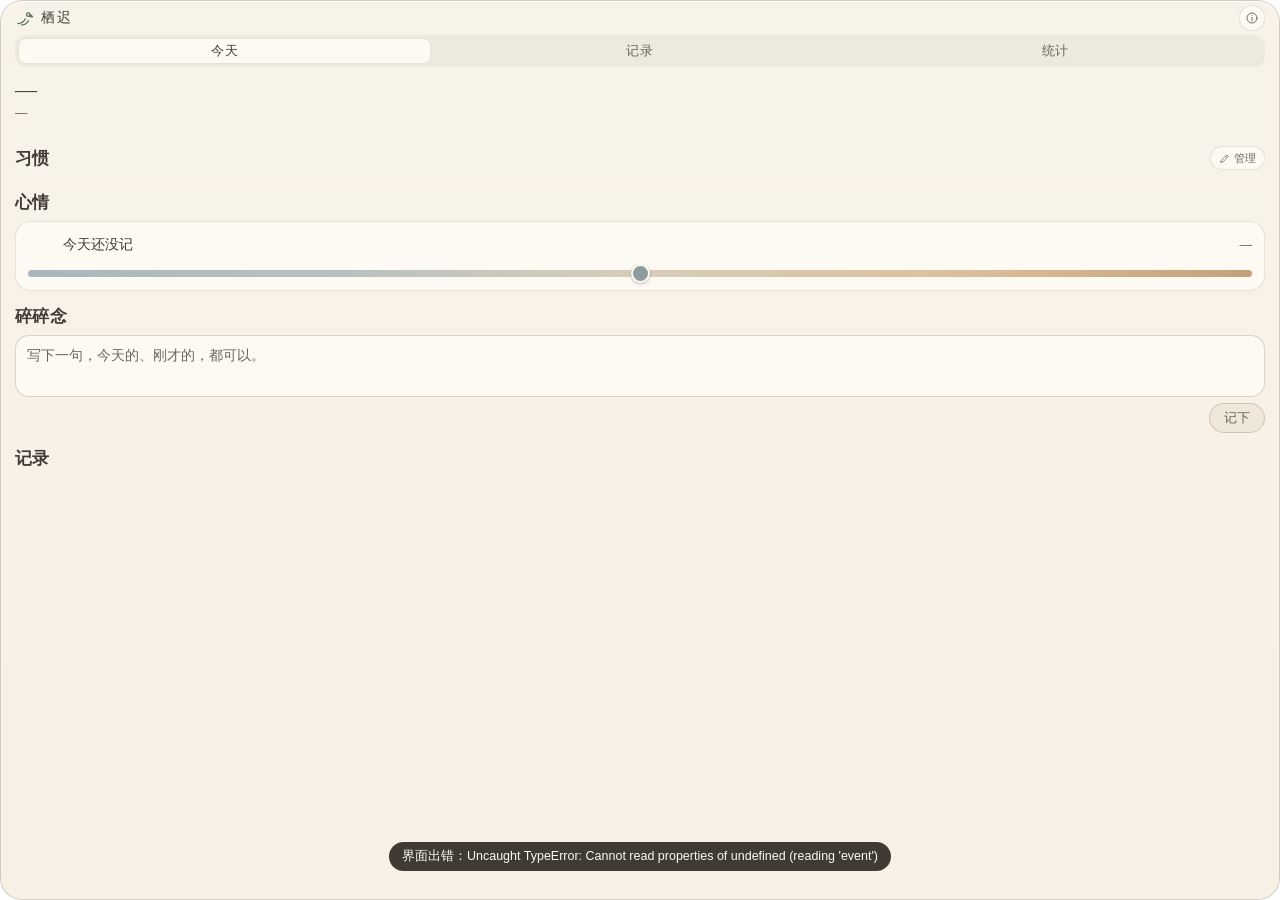
==== src/index.html @ 6d9be2b7 "fix: 可点区补齐到 24px、长条「昨天」回到 12.5px、表单校验走应用内中性提示 单机验收按 §13 口径量真窗口，暴露四处亚 24px 靶子和一处口径漂移： 文字按钮（撤销、稍后这类）只有" ====
<!DOCTYPE html>
<html lang="zh-Hans-CN">
<head>
<meta charset="utf-8">
<meta name="viewport" content="width=device-width, initial-scale=1">
<title>栖迟</title>
<link rel="stylesheet" href="styles.css">
</head>
<body>
<svg class="sprite" aria-hidden="true" focusable="false">
  <symbol id="i-perch" viewBox="0 0 24 24">
    <path d="M3.4 18.4c4.9 0 7.9-2.2 9.7-5.7"/>
    <path d="M8.2 20.1c3.7 0 6.8-1.9 8.8-5.3"/>
    <circle cx="16.8" cy="7.2" r="2.2"/>
    <path d="M18.7 7.4c1.6.1 2.7 1 3.5 2.4-1.4.4-2.7.1-3.8-.7"/>
    <circle cx="17.5" cy="6.7" r=".28" fill="currentColor" stroke="none"/>
  </symbol>
  <symbol id="i-book" viewBox="0 0 24 24">
    <path d="M4 5.5A2.5 2.5 0 0 1 6.5 3H11v17H6.5A2.5 2.5 0 0 0 4 22V5.5Z"/>
    <path d="M20 5.5A2.5 2.5 0 0 0 17.5 3H13v17h4.5A2.5 2.5 0 0 1 20 22V5.5Z"/>
  </symbol>
  <symbol id="i-walk" viewBox="0 0 24 24">
    <circle cx="13.6" cy="4.6" r="2"/>
    <path d="M13.9 8.2c-1.9.7-2.6 2.4-2.7 4.3l-.5 4.4"/>
    <path d="M11.4 10.4 8 12.6l-1.4 3.4"/>
    <path d="m14 12.8 2.6 2.2.9 4.6"/>
  </symbol>
  <symbol id="i-moon" viewBox="0 0 24 24">
    <path d="M15.6 3.4a8.6 8.6 0 1 0 5 11.2A9 9 0 0 1 15.6 3.4Z"/>
  </symbol>
  <symbol id="i-sprout" viewBox="0 0 24 24">
    <path d="M20 4c-8.2 0-13.2 4-13.2 10A5.8 5.8 0 0 0 12.6 20C18.6 20 20 10.9 20 4Z"/>
    <path d="M4 20c2.7-5.8 6.7-9 11.8-11"/>
  </symbol>
  <symbol id="i-plus" viewBox="0 0 24 24"><path d="M12 5v14M5 12h14"/></symbol>
  <symbol id="i-x" viewBox="0 0 24 24"><path d="m6 6 12 12M18 6 6 18"/></symbol>
  <symbol id="i-check" viewBox="0 0 24 24"><path d="m5 12.5 4.3 4.3L19 7.5"/></symbol>
  <symbol id="i-clock" viewBox="0 0 24 24">
    <circle cx="12" cy="12" r="8.5"/><path d="M12 7.5V12l3 2"/>
  </symbol>
  <symbol id="i-search" viewBox="0 0 24 24">
    <circle cx="10.6" cy="10.6" r="6.1"/><path d="m15.2 15.2 4.3 4.3"/>
  </symbol>
  <symbol id="i-edit" viewBox="0 0 24 24">
    <path d="M4.4 19.8h3.9L19 9.1a2.4 2.4 0 0 0-3.4-3.4L4.9 16.4v3.4Z"/>
    <path d="M14.4 6.9 17.1 9.6"/>
  </symbol>
  <symbol id="i-archive" viewBox="0 0 24 24">
    <path d="M3.8 6.4h16.4v3.1H3.8z"/>
    <path d="M5.4 9.5v8a1.5 1.5 0 0 0 1.5 1.5h10.2a1.5 1.5 0 0 0 1.5-1.5v-8"/>
    <path d="M10 12.9h4"/>
  </symbol>
  <symbol id="i-trash" viewBox="0 0 24 24">
    <path d="M4.7 6.6h14.6"/>
    <path d="M9.5 6.6V4.9a1.2 1.2 0 0 1 1.2-1.2h2.6a1.2 1.2 0 0 1 1.2 1.2v1.7"/>
    <path d="M6.5 6.6l.8 12.2a1.5 1.5 0 0 0 1.5 1.4h6.4a1.5 1.5 0 0 0 1.5-1.4l.8-12.2"/>
  </symbol>
  <symbol id="i-restore" viewBox="0 0 24 24">
    <path d="M19.4 12a7.4 7.4 0 1 1-2.2-5.3"/>
    <path d="M19.6 4.2v4.4h-4.4"/>
  </symbol>
  <symbol id="i-chevron" viewBox="0 0 24 24"><path d="m6.5 14.5 5.5-5.5 5.5 5.5"/></symbol>
  <symbol id="i-info" viewBox="0 0 24 24">
    <circle cx="12" cy="12" r="8.6"/>
    <path d="M12 11v5.6"/>
    <circle cx="12" cy="7.9" r=".95" fill="currentColor" stroke="none"/>
  </symbol>
</svg>

<main class="card" id="card">
  <section class="card-head" id="cardHead">
    <button class="brand" id="collapseBtn" type="button" aria-label="折叠卡片">
      <span class="brand-mark"><svg class="icon"><use href="#i-perch"/></svg></span>
      <span class="brand-cn">栖迟</span>
    </button>
    <!-- 说明的唯一入口（§2.10）：主界面不放解释，长句全收在这面板里。 -->
    <button class="icon-btn head-about" id="aboutBtn" type="button" aria-label="关于栖迟" title="关于栖迟">
      <svg class="icon"><use href="#i-info"/></svg>
    </button>
  </section>

  <!-- 折叠态（§2.8）：横向日期栏 + 其下垂挂的竖向长条，整块替代上面的标签与内容区。 -->
  <section class="strip" id="strip" hidden>
    <header class="strip-bar" id="stripBar">
      <button class="strip-date" id="expandBtn" type="button" aria-label="展开卡片">
        <span class="brand-mark"><svg class="icon"><use href="#i-perch"/></svg></span>
        <span class="strip-day" id="stripDay">—</span>
        <span class="strip-week" id="stripWeek"></span>
        <span class="strip-count" id="stripCount" hidden></span>
      </button>
      <button class="icon-btn strip-quick" id="stripQuick" type="button" aria-label="快速记录" title="快速记录（Ctrl+Alt+N）">
        <svg class="icon"><use href="#i-edit"/></svg>
      </button>
      <button class="icon-btn strip-fold" id="stripFold" type="button" aria-label="收起长条">
        <svg class="icon"><use href="#i-chevron"/></svg>
      </button>
    </header>
    <div class="strip-rows" id="stripRows"></div>
  </section>

  <nav class="tabs" id="tabs" role="tablist" aria-label="栖迟视图">
    <button class="tab is-on" id="tabToday" type="button" role="tab"
            aria-selected="true" data-view="today">今天</button>
    <button class="tab" id="tabRecords" type="button" role="tab"
            aria-selected="false" data-view="records">记录</button>
    <button class="tab" id="tabStats" type="button" role="tab"
            aria-selected="false" data-view="stats">统计</button>
  </nav>

  <p class="banner" id="storageBanner" hidden></p>

  <div class="scroller" id="scroller">
    <header class="date-block">
      <h1 class="date-title" id="dateTitle">—</h1>
      <p class="date-eyebrow" id="weekLine">—</p>
    </header>


    <section class="zone review" id="reviewZone" hidden aria-live="polite"></section>

    <section class="zone">
      <div class="zone-head">
        <h2>习惯</h2>
        <button class="zone-action" id="openManage" type="button">
          <svg class="icon"><use href="#i-edit"/></svg><span>管理</span>
        </button>
      </div>
      <div class="habit-list" id="habitList"></div>
    </section>

    <section class="zone">
      <div class="zone-head"><h2>心情</h2></div>
      <div class="mood" id="moodBox">
        <div class="mood-head">
          <span class="mood-face is-unset" id="moodFace"></span>
          <span class="mood-name" id="moodName">今天还没记</span>
          <span class="mood-value" id="moodValue">—</span>
        </div>
        <input type="range" id="moodSlider" min="0" max="100" step="1" value="50"
               aria-label="今天的心情，0 到 100 百分比">
      </div>
    </section>

    <section class="zone compose">
      <div class="zone-head"><h2>碎碎念</h2></div>
      <textarea id="noteInput" rows="2" placeholder="写下一句，今天的、刚才的，都可以。"
                aria-label="碎碎念"></textarea>
      <div class="compose-foot">
        <span class="tag-preview" id="tagPreview" aria-live="polite"></span>
        <button class="save" id="noteSave" type="button" disabled>记下</button>
      </div>
    </section>

    <section class="zone">
      <div class="zone-head">
        <h2>记录</h2>
        <span class="zone-note" id="noteCount"></span>
      </div>
      <div class="note-list" id="noteList"></div>
    </section>
  </div>

  <div class="view" id="viewRecords" hidden>
    <div class="rec-tools">
      <div class="rec-search-row">
        <label class="search-box">
          <svg class="icon"><use href="#i-search"/></svg>
          <input id="recSearch" type="search" placeholder="搜索记录或 #标签"
                 autocomplete="off" aria-label="搜索记录">
        </label>
        <button class="save" id="recAdd" type="button">记一条</button>
      </div>
      <div class="tag-row" id="tagRow" role="group" aria-label="按标签筛选"></div>
      <div class="rec-meta">
        <span id="recCount"></span>
        <button class="text-btn" id="recClear" type="button" hidden>清除筛选</button>
      </div>
    </div>

    <div class="rec-undo" id="recUndo" hidden>
      <span>已移除这条记录。</span>
      <button class="text-btn" id="recUndoBtn" type="button">撤销</button>
    </div>

    <div class="scroller" id="recScroll">
      <div class="rec-list" id="recList"></div>
    </div>
  </div>

  <div class="view" id="viewStats" hidden>
    <div class="stat-tools">
      <div class="scope-row" id="statScope" role="group" aria-label="统计的习惯范围"></div>
      <div class="range-row" id="statRange" role="group" aria-label="统计时间范围">
        <button class="range-btn" type="button" data-range="7">7 天</button>
        <button class="range-btn" type="button" data-range="30">30 天</button>
        <button class="range-btn" type="button" data-range="90">90 天</button>
        <button class="range-btn" type="button" data-range="month">本月</button>
        <button class="range-btn" type="button" data-range="lastMonth">上月</button>
        <button class="range-btn" type="button" data-range="custom">自定义</button>
      </div>
      <p class="range-caption" id="statCaption">—</p>
      <div class="custom-row" id="statCustom" hidden>
        <label class="date-field"><span>从</span><input id="statFrom" type="date" aria-label="起始日期"></label>
        <span class="date-dash">–</span>
        <label class="date-field"><span>到</span><input id="statTo" type="date" aria-label="结束日期"></label>
        <button class="save stat-apply" id="statApply" type="button">应用</button>
      </div>
      <p class="stat-error" id="statError" hidden aria-live="polite"></p>
    </div>

    <div class="scroller" id="statScroll">
      <div id="statBody"></div>
    </div>
  </div>

  <div class="fade" aria-hidden="true"></div>

  <div class="sheet" id="panel" hidden>
    <div class="sheet-body">
      <div class="sheet-head">
        <h3>习惯管理</h3>
        <button class="zone-action" id="panelAdd" type="button">
          <svg class="icon"><use href="#i-plus"/></svg><span>新增</span>
        </button>
        <button class="icon-btn" id="panelClose" type="button" aria-label="关闭管理面板">
          <svg class="icon"><use href="#i-x"/></svg>
        </button>
      </div>
      <div class="panel-list" id="panelList"></div>
    </div>
  </div>

  <div class="sheet" id="noteSheet" hidden>
    <form class="sheet-body" id="noteForm">
      <div class="sheet-head">
        <h3 id="noteSheetTitle">记一条</h3>
        <button class="icon-btn" id="noteSheetClose" type="button" aria-label="关闭">
          <svg class="icon"><use href="#i-x"/></svg>
        </button>
      </div>

      <label class="field">
        <textarea id="fNoteText" rows="4" placeholder="写下一句，今天的、刚才的，都可以。"
                  aria-label="记录正文"></textarea>
      </label>
      <div class="tag-preview" id="noteTagPreview"></div>

      <div class="sheet-foot">
        <button class="text-btn" id="noteCancel" type="button">取消</button>
        <button class="save" id="noteSheetSave" type="submit" disabled>保存</button>
      </div>
    </form>
  </div>

  <!-- 开机自启的首次一问（DESIGN §5.3、§12 #6）：默认关，只问这一次。
       两个答案都算回答；按 Esc 走开不算，下次开机还会问。之后再改走托盘菜单里那一项。 -->
  <div class="sheet" id="askSheet" hidden>
    <div class="sheet-body">
      <div class="sheet-head">
        <h3>开机后让卡片还在桌上？</h3>
      </div>
      <p class="sheet-hint">打开后，栖迟会在你开机时回到原来的位置。不打开也行，之后想开在托盘菜单里点「开机自启」就够了。</p>
      <div class="sheet-foot">
        <button class="text-btn" id="askLater" type="button">先不用</button>
        <button class="save" id="askOn" type="button">开机就打开</button>
      </div>
    </div>
  </div>

  <!-- 关于栖迟（§2.10）：所有解释性长句集中在这里，主界面只留动作、数据与状态词。
       分节按当前真的有的功能列——标记与分段对比是 Phase 3，同步是 Phase 2，这里不提前描述成已存在。 -->
  <div class="sheet about" id="aboutSheet" hidden>
    <section class="sheet-body" role="dialog" aria-modal="true" aria-labelledby="aboutTitle">
      <div class="sheet-head">
        <h3 id="aboutTitle">关于栖迟</h3>
        <button class="icon-btn" id="aboutClose" type="button" aria-label="关闭关于栖迟">
          <svg class="icon"><use href="#i-x"/></svg>
        </button>
      </div>
      <p class="about-lede">一张留在桌面上的记录卡。习惯、心情和碎碎念都在这里；不催促，也不评判。</p>

      <section class="about-section" id="about-record">
        <h4>记录与确认</h4>
        <p>一天从 04:00 开始。04:00 前写下的记录和确认，归入前一天。</p>
        <p>阅读这类习惯可以设成次日早晨确认，避免晚上提前替自己下结论。确认前保持「未确认」，它只是一个信息，不计为失败，也不补零。</p>
        <p>也可以设成当天确认，适合散步、伸展这类当下就能知道结果的事。修改一条记录会保留原来的日期和时间。</p>
      </section>

      <section class="about-section" id="about-habits">
        <h4>习惯与目标</h4>
        <p>「习惯」区块右侧的「管理」里可以新增或修改习惯。名称、一句定义、单位、确认时机、每周目标和 if–then 都可以改。</p>
        <p>每周目标填 0 表示只记录、不设目标。目标修改从下一个周一起生效，过去几周的目标和完成率不会被重写。所有目标都能按自己的情况调整，没有连续打卡要求，也没有惩罚色。</p>
        <p>if–then 是给自己的启动线索，例如「如果洗完澡，就把书放到枕边」。</p>
        <p>不想记了有两个出口，都在「管理」里。<strong>移除</strong>只需要一次确认，之后这个习惯和它的打卡记录从所有地方消失，统计也不再显示，无法恢复。<strong>归档</strong>把它放进列表下方的归档区：今天页和习惯范围里不再出现，也不能再补记历史，但每一行都有一个「统计」开关，决定它的历史数据是否继续参与统计，默认打开。归档可以随时恢复。</p>
      </section>

      <section class="about-section" id="about-mood">
        <h4>心情</h4>
        <p>每天一次，0–100 的滑杆。松手后自动记下，可以随时重拉覆盖。五个区间只是给感受一个名字，不改变你选的数值：</p>
        <p class="about-bands">
          <span><i style="background:var(--mood-1)"></i>0–19 很低落</span>
          <span><i style="background:var(--mood-2)"></i>20–39 有点低</span>
          <span><i style="background:var(--mood-3)"></i>40–59 一般</span>
          <span><i style="background:var(--mood-4)"></i>60–79 不错</span>
          <span><i style="background:var(--mood-5)"></i>80–100 很好</span>
        </p>
        <p>心情是自我报告，没有标准答案；它不会反过来评价习惯完成得好不好。</p>
      </section>

      <section class="about-section" id="about-stats">
        <h4>统计口径</h4>
        <p>完成率 = 完成 ÷（完成 + 没做 + 未确认）。未确认的日子留在分母里，所以「确认」不只是为了好看，它会实实在在抬升完成率。分母只算到昨天为止，今天和还没到的日子不参与。</p>
        <p>热力图一格一天：当天该做的都完成了最深，完成一部分居中，一件都没完成最浅。只有描边、没有填充的是「还没确认」——那天已经过去了，但你还没说做没做。没到的日子和习惯还没开始的日子留空。选「全部习惯」时按当天所有习惯合起来算，选单个习惯时只看它自己。下方每个习惯单独一行，一格一周。记录量柱高只表示写下的条数，写得少不等于做得少。</p>
      </section>

      <section class="about-section" id="about-review">
        <h4>每周回顾</h4>
        <p>每周回顾在统计页底部，看最近一个完整的周一到周日，按固定规则组合当周数据，不调用 AI，也不做推断。</p>
      </section>

      <section class="about-section" id="about-sync">
        <h4>同步与隐私</h4>
        <p>同步还没接进来。接上之后走坚果云 WebDAV，记录、日记和打卡内容以明文保存，只有传输走 HTTPS——这是有意选择的「简单优先」，栖迟不做客户端加密，也不会声称已经加密。</p>
        <p>坚果云的应用专用密码只保存在本机，不参与同步、不写日志、不导出。同步按本地优先：没有网络时照常记录，恢复连接后再合并。</p>
      </section>

      <section class="about-section" id="about-quick">
        <h4>桌面层与快速记录</h4>
        <p>卡片属于桌面层，不是永久置顶：普通应用会正常盖住它。点托盘图标可以把它短时提到前台，几秒后自己回到桌面层。</p>
        <p>Ctrl+Alt+N 打开快速记录，Enter 保存，Shift+Enter 换行，Esc 关闭。托盘菜单里也有「快速记录」，快捷键被别的程序占住时用得上。</p>
        <p>折叠后只剩顶部一条日期栏，下面垂着竖向长条：待确认的习惯直接在长条里点掉，打过卡的那一行会裁成一窄条，留「已打卡」和撤销。</p>
        <p>折叠和展开点的是同一个地方：顶栏的图标和它旁边的文字整块可点，点一下折叠；折叠后点日期栏上那一块再展开。折叠态右上角的按钮只负责收起或展开下面的长条，不参与折叠。顶栏其余空白处按住即可拖动卡片，挪过 4 像素以上才算拖动，不会误触。</p>
      </section>

      <section class="about-section" id="about-build">
        <h4>这个版本</h4>
        <p>栖迟 Perch <span id="aboutVersion">—</span>，Windows 本地版。记录存在这台电脑的 <code>%LOCALAPPDATA%\Perch\data.json</code>，窗口位置、折叠状态和开关存在同一目录的 <code>settings.json</code>，两者都不上传。</p>
        <p>还没做的：云同步、每周回顾导出、标记与分段对比。这些不影响现在记录、确认和看统计。</p>
      </section>
    </section>
  </div>

  <div class="sheet" id="sheet" hidden>
    <!-- novalidate：原生校验气泡是浏览器口径的「请填写此字段。」，与本机的中性提示语
         冲突（§2.10 不惩罚）。保留 required 给读屏器，校验交给 submitSheet。 -->
    <form class="sheet-body" id="habitForm" novalidate>
      <div class="sheet-head">
        <h3 id="sheetTitle">新增习惯</h3>
        <button class="icon-btn" id="sheetClose" type="button" aria-label="关闭表单">
          <svg class="icon"><use href="#i-x"/></svg>
        </button>
      </div>

      <label class="field">
        <span>名称</span>
        <input id="fName" maxlength="24" placeholder="散步" required>
      </label>

      <label class="field">
        <span>怎样算完成一次</span>
        <textarea id="fDef" rows="2" placeholder="留空也可以"></textarea>
      </label>

      <label class="field">
        <span>如果…就…</span>
        <textarea id="fIfThen" rows="2" placeholder="什么时候提醒自己开始"></textarea>
      </label>

      <div class="field-row" id="fUnitRow">
        <label class="field">
          <span>单位</span>
          <input id="fUnit" maxlength="6" placeholder="次">
        </label>
        <label class="field" id="fCountWrap">
          <span>每次</span>
          <input id="fCount" type="number" min="1" max="99" step="1" placeholder="1">
        </label>
      </div>

      <div class="field">
        <span>什么时候确认</span>
        <div class="seg" id="fTiming" role="group" aria-label="确认时机">
          <button type="button" data-value="sameDay" class="is-on">当天打卡</button>
          <button type="button" data-value="nextDay">次日确认</button>
        </div>
      </div>

      <div class="field">
        <span>目标</span>
        <div class="seg" id="fMode" role="group" aria-label="目标方式">
          <button type="button" data-value="weekly" class="is-on">按周计</button>
          <button type="button" data-value="recordOnly">只记录</button>
        </div>
      </div>

      <label class="field" id="fWeeklyWrap">
        <span>每周几</span>
        <input id="fWeekly" type="number" min="1" max="7" step="1" placeholder="3">
      </label>

      <p class="sheet-hint" id="goalHint" hidden>目标改动从下一个周一起生效，本周照旧。</p>

      <div class="sheet-foot">
        <button class="save" type="submit">保存</button>
      </div>
    </form>
  </div>

  <p class="toast" id="toast" aria-live="polite"></p>
</main>

<script src="app.js"></script>
<script src="motion.js"></script>
<script src="manage.js"></script>
<script src="views.js"></script>
<script src="records.js"></script>
<script src="stats.js"></script>
<script src="collapse.js"></script>
<script src="autostart.js"></script>
<script src="about.js"></script>
</body>
</html>
---- src/styles.css ----
/* 今天视图。令牌与 DESIGN §8 一致：暖纸白、低饱和、五级字号、文字色只用不带动画 alpha 的那几个。 */

:root {
  --paper: #f8f3e9;
  --paper-bright: #fdfaf3;
  --paper-deep: #efe7d9;
  --ink: #3f3a33;
  --ink-soft: #6b6459;
  --line: rgba(80, 69, 51, .13);
  --line-strong: rgba(80, 69, 51, .21);
  --sage: #7e9278;
  --sage-deep: #5b6f57;
  --sage-wash: #e9eee1;
  --sage-wash-soft: rgba(126, 146, 120, .10);
  --amber: #bd975f;
  --amber-deep: #7e6035;
  --amber-wash: #f1e5d1;
  --clay: #b0866a;
  --clay-deep: #845c44;
  --clay-wash: #f0e2d8;
  --mist: #8d9b9d;
  --mist-deep: #596c6f;
  --mist-wash: #e6ebea;
  /* 心情从冷到暖的单向渐变，刻意避开习惯色，免得和「完成」抢语义 */
  --mood-1: #8496a0;
  --mood-2: #9ba6a8;
  --mood-3: #bdb4a2;
  --mood-4: #c2a074;
  --mood-5: #a97f52;
  --mood-track: linear-gradient(90deg, #a9b6bd 0%, #b8c0bf 25%, #d6cdb9 50%, #dcc09b 75%, #c4a07a 100%);
  --sans: "Segoe UI", "Microsoft YaHei UI", "Microsoft YaHei", "PingFang SC", sans-serif;
  --serif: "Palatino Linotype", "Book Antiqua", Georgia, "Songti SC", "SimSun", serif;
  --noise: url("data:image/svg+xml,%3Csvg xmlns='http://www.w3.org/2000/svg' width='180' height='180'%3E%3Cfilter id='n'%3E%3CfeTurbulence type='fractalNoise' baseFrequency='.72' numOctaves='3' stitchTiles='stitch'/%3E%3C/filter%3E%3Crect width='100%25' height='100%25' filter='url(%23n)' opacity='.16'/%3E%3C/svg%3E");
  --scrollbar: rgba(92, 80, 61, .24);
  --t-xs: 11px;
  --t-sm: 12.5px;
  --t-md: 14px;
  --t-lg: 17px;
  --t-xl: 22px;
}

* { box-sizing: border-box; }

html, body {
  margin: 0;
  width: 100%;
  height: 100%;
  overflow: hidden;
  background: transparent;
}

body {
  font-family: var(--sans);
  font-size: var(--t-md);
  color: var(--ink);
  -webkit-font-smoothing: antialiased;
  text-rendering: optimizeLegibility;
}

button, input, textarea, select {
  font: inherit;
  color: inherit;
}

button {
  padding: 0;
  border: 0;
  background: none;
  cursor: pointer;
  -webkit-tap-highlight-color: transparent;
}

button:disabled { cursor: default; }

input, textarea { outline: none; }

::selection { background: rgba(151, 166, 137, .32); }

:focus-visible {
  outline: 2px solid var(--sage-deep);
  outline-offset: 2px;
}

[hidden] { display: none !important; }

.sprite {
  position: absolute;
  width: 0;
  height: 0;
  overflow: hidden;
}

.icon {
  width: 1em;
  height: 1em;
  display: inline-block;
  flex: none;
  fill: none;
  stroke: currentColor;
  stroke-width: 1.65;
  stroke-linecap: round;
  stroke-linejoin: round;
  vertical-align: -.12em;
}

/* --------------------------------------------------------------------------
   卡片外壳：窗口本身就是卡片，四角透明露出桌面。
   -------------------------------------------------------------------------- */

.card {
  position: relative;
  width: 100%;
  height: 100%;
  display: flex;
  flex-direction: column;
  border: 1px solid var(--line-strong);
  border-radius: 22px;
  background: linear-gradient(180deg, var(--paper) 0%, #f6f0e6 100%);
  box-shadow: inset 0 1px 0 rgba(255, 255, 255, .86);
  overflow: hidden;
  isolation: isolate;
}

.card::after {
  content: "";
  position: absolute;
  inset: 0;
  pointer-events: none;
  background-image: var(--noise);
  opacity: .38;
  mix-blend-mode: soft-light;
}

.card-head {
  flex: none;
  height: 34px;
  display: flex;
  align-items: center;
  gap: 7px;
  padding: 0 14px;
  -webkit-user-select: none;
  user-select: none;
}

.brand-mark {
  display: inline-flex;
  align-items: center;
  justify-content: center;
  width: 19px;
  height: 19px;
  color: var(--sage-deep);
  font-size: 19px;
}

.brand-cn {
  font-family: var(--serif);
  font-size: var(--t-md);
  letter-spacing: .14em;
  color: var(--ink);
}

/* --------------------------------------------------------------------------
   滚动区
   -------------------------------------------------------------------------- */

.scroller {
  flex: 1;
  min-height: 0;
  overflow-y: auto;
  overscroll-behavior: contain;
  padding: 2px 14px 16px;
  scrollbar-width: thin;
  scrollbar-color: var(--scrollbar) transparent;
}

.scroller::-webkit-scrollbar { width: 6px; }

.scroller::-webkit-scrollbar-thumb {
  border-radius: 3px;
  background: var(--scrollbar);
}

/* 底部纸色淡出：内容还能往下翻时才出现（§8 信息量预算）。 */
.fade {
  position: absolute;
  left: 1px;
  right: 1px;
  bottom: 1px;
  height: 26px;
  pointer-events: none;
  border-radius: 0 0 21px 21px;
  background: linear-gradient(180deg, rgba(246, 240, 230, 0) 0%, #f6f0e6 78%);
  opacity: 0;
  transition: opacity 180ms ease;
}

.card.is-scrollable .fade { opacity: 1; }

.date-block {
  padding: 2px 0 12px;
}

.date-title {
  margin: 0;
  font-family: var(--serif);
  font-size: var(--t-xl);
  font-weight: 500;
  line-height: 1.2;
}

.date-eyebrow {
  margin: 3px 0 0;
  font-size: var(--t-sm);
  color: var(--ink-soft);
}

/* --------------------------------------------------------------------------
   区块
   -------------------------------------------------------------------------- */

.zone { margin-top: 14px; }

.zone-head {
  display: flex;
  align-items: baseline;
  gap: 8px;
  margin-bottom: 7px;
}

.zone-head h2 {
  margin: 0;
  font-size: var(--t-lg);
  font-weight: 600;
  letter-spacing: .02em;
}

.zone-note {
  font-size: var(--t-xs);
  color: var(--ink-soft);
}

.zone-action {
  margin-left: auto;
  display: inline-flex;
  align-items: center;
  gap: 4px;
  min-height: 24px;
  padding: 0 8px;
  border: 1px solid var(--line);
  border-radius: 999px;
  font-size: var(--t-xs);
  color: var(--ink-soft);
  background: var(--paper-bright);
}

.zone-action:hover { color: var(--ink); border-color: var(--line-strong); }

.banner {
  margin: 0 0 4px;
  padding: 8px 10px;
  border: 1px solid rgba(132, 92, 68, .35);
  border-radius: 12px;
  background: var(--clay-wash);
  font-size: var(--t-sm);
  line-height: 1.45;
  color: var(--clay-deep);
}

/* --------------------------------------------------------------------------
   待确认区
   -------------------------------------------------------------------------- */

.review {
  padding: 11px 12px 9px;
  border: 1px solid var(--line);
  border-radius: 16px;
  background: var(--paper-bright);
}

.review-head {
  display: flex;
  align-items: center;
  gap: 8px;
  margin-bottom: 6px;
}

.review-q {
  margin: 0;
  font-size: var(--t-md);
  font-weight: 600;
}

.review-list {
  display: flex;
  flex-direction: column;
  gap: 2px;
  max-height: 168px;
  overflow-y: auto;
  scrollbar-width: thin;
  scrollbar-color: var(--scrollbar) transparent;
}

.review-row {
  display: flex;
  align-items: center;
  gap: 8px;
  min-height: 32px;
  padding: 2px 0;
}

.dot {
  width: 7px;
  height: 7px;
  flex: none;
  border-radius: 50%;
  background: var(--habit-accent, var(--sage));
}

.review-name {
  flex: 1;
  min-width: 0;
  overflow: hidden;
  text-overflow: ellipsis;
  white-space: nowrap;
}

.review-day {
  flex: none;
  font-size: var(--t-xs);
  color: var(--ink-soft);
}

.choice {
  flex: none;
  min-width: 40px;
  min-height: 26px;
  padding: 0 9px;
  border: 1px solid var(--line-strong);
  border-radius: 999px;
  background: var(--paper);
  font-size: var(--t-sm);
  color: var(--ink-soft);
}

.choice:hover { color: var(--ink); }

.choice[data-status="done"]:hover {
  border-color: var(--sage);
  color: var(--sage-deep);
}

.text-btn {
  display: inline-flex;
  min-height: 24px;
  align-items: center;
  gap: 2px;
  font-size: var(--t-sm);
  color: var(--ink-soft);
  text-decoration: underline;
  text-underline-offset: 3px;
  text-decoration-color: var(--line-strong);
}

.text-btn:hover { color: var(--ink); }

.review-quiet {
  display: flex;
  align-items: center;
  gap: 8px;
  min-height: 30px;
}

.review-quiet span {
  flex: 1;
  font-size: var(--t-sm);
  color: var(--ink-soft);
}

/* --------------------------------------------------------------------------
   习惯
   -------------------------------------------------------------------------- */

.habit-list {
  display: flex;
  flex-direction: column;
  gap: 6px;
}

.habit {
  --habit-accent: var(--sage);
  --habit-wash: var(--sage-wash);
  display: grid;
  grid-template-columns: 26px 1fr auto auto;
  align-items: center;
  gap: 9px;
  padding: 9px 10px;
  border: 1px solid var(--line);
  border-radius: 16px;
  background: var(--habit-wash);
}

.habit.is-done { background: var(--sage-wash-soft); }

.habit-icon {
  grid-row: span 2;
  display: inline-flex;
  align-items: center;
  justify-content: center;
  width: 26px;
  height: 26px;
  border-radius: 9px;
  background: var(--paper-bright);
  color: var(--habit-accent);
  font-size: 16px;
}

.habit-name {
  min-width: 0;
  overflow: hidden;
  text-overflow: ellipsis;
  white-space: nowrap;
  font-weight: 600;
}

.habit-week {
  grid-column: 2;
  margin: 1px 0 0;
  font-size: var(--t-xs);
  color: var(--ink-soft);
}

.habit-week .pending-tag { color: var(--ink-soft); }

/* 铅笔压在打卡按钮右边一整列，不打断名字与周进度的两行。
   选择器带上 .habit：同一特异度的 .icon-btn 定义在后面，会盖掉这里的描边。 */
.habit .habit-edit {
  grid-row: span 2;
  width: 24px;
  height: 24px;
  border-color: transparent;
  background: transparent;
  font-size: var(--t-sm);
}

.habit .habit-edit:hover {
  border-color: var(--line-strong);
  background: var(--paper-bright);
}

.check {
  grid-row: span 2;
  min-width: 56px;
  min-height: 30px;
  padding: 0 12px;
  border: 1px solid var(--sage);
  border-radius: 999px;
  background: var(--paper-bright);
  font-size: var(--t-sm);
  color: var(--sage-deep);
}

.check:hover { background: var(--sage-wash); }

.check.is-on {
  border-color: var(--sage-deep);
  background: var(--sage-deep);
  color: var(--paper-bright);
}

.habit-state {
  grid-row: span 2;
  align-self: center;
  font-size: var(--t-xs);
  color: var(--ink-soft);
}

.habit-empty {
  display: flex;
  flex-direction: column;
  align-items: flex-start;
  gap: 9px;
  padding: 12px;
  border: 1px dashed var(--line-strong);
  border-radius: 16px;
  font-size: var(--t-sm);
  color: var(--ink-soft);
}

.primary {
  display: inline-flex;
  align-items: center;
  gap: 5px;
  min-height: 32px;
  padding: 0 13px;
  border: 1px solid var(--sage-deep);
  border-radius: 999px;
  background: var(--sage-deep);
  font-size: var(--t-sm);
  color: var(--paper-bright);
}

.primary:hover { background: #516349; }

/* --------------------------------------------------------------------------
   心情
   -------------------------------------------------------------------------- */

.mood {
  --mood-band-color: var(--mist);
  padding: 10px 12px 4px;
  border: 1px solid var(--line);
  border-radius: 16px;
  background: var(--paper-bright);
}

.mood-head {
  display: flex;
  align-items: center;
  gap: 9px;
}

.mood-face {
  display: inline-flex;
  width: 26px;
  height: 26px;
  color: var(--mood-band-color);
}

.mood-face svg { width: 100%; height: 100%; }

.mood-face circle.mood-fill { fill: var(--sage-wash-soft); }

.mood-face.is-unset { color: var(--mist); }

.mood-name {
  flex: 1;
  font-size: var(--t-md);
}

.mood-value {
  font-size: var(--t-sm);
  font-variant-numeric: tabular-nums;
  color: var(--ink-soft);
}

input[type="range"] {
  -webkit-appearance: none;
  appearance: none;
  display: block;
  width: 100%;
  height: 26px;
  margin: 2px 0 0;
  background: none;
}

input[type="range"]::-webkit-slider-runnable-track {
  height: 7px;
  border-radius: 4px;
  background: var(--mood-track);
}

input[type="range"]::-webkit-slider-thumb {
  -webkit-appearance: none;
  width: 19px;
  height: 19px;
  margin-top: -6px;
  border: 2px solid var(--paper-bright);
  border-radius: 50%;
  background: var(--mood-band-color);
  box-shadow: 0 1px 3px rgba(63, 58, 51, .32);
}

input[type="range"]::-moz-range-track {
  height: 7px;
  border-radius: 4px;
  background: var(--mood-track);
}

input[type="range"]::-moz-range-thumb {
  width: 17px;
  height: 17px;
  border: 2px solid var(--paper-bright);
  border-radius: 50%;
  background: var(--mood-band-color);
}

/* --------------------------------------------------------------------------
   碎碎念
   -------------------------------------------------------------------------- */

.compose textarea {
  display: block;
  width: 100%;
  margin: 0;
  padding: 9px 11px;
  border: 1px solid var(--line-strong);
  border-radius: 14px;
  background: var(--paper-bright);
  font-size: var(--t-md);
  line-height: 1.5;
  resize: none;
}

.compose textarea::placeholder { color: var(--ink-soft); }

.compose-foot {
  display: flex;
  align-items: center;
  gap: 8px;
  margin-top: 6px;
}

.tag-preview {
  flex: 1;
  min-width: 0;
  display: flex;
  flex-wrap: wrap;
  gap: 4px;
}

.chip {
  padding: 1px 7px;
  border: 1px solid var(--line);
  border-radius: 999px;
  background: var(--paper-deep);
  font-size: var(--t-xs);
  color: var(--ink-soft);
}

.save {
  flex: none;
  min-height: 30px;
  padding: 0 14px;
  border: 1px solid var(--sage-deep);
  border-radius: 999px;
  background: var(--sage-deep);
  font-size: var(--t-sm);
  color: var(--paper-bright);
}

.save:hover { background: #516349; }

.save:disabled {
  border-color: var(--line-strong);
  background: var(--paper-deep);
  color: var(--ink-soft);
}

/* --------------------------------------------------------------------------
   今日记录
   -------------------------------------------------------------------------- */

.note-list {
  display: flex;
  flex-direction: column;
  gap: 8px;
}

.note-row {
  display: grid;
  grid-template-columns: 34px 1fr;
  gap: 9px;
  padding-bottom: 8px;
  border-bottom: 1px solid var(--line);
}

.note-time {
  font-size: var(--t-xs);
  font-variant-numeric: tabular-nums;
  color: var(--ink-soft);
  padding-top: 2px;
}

.note-text {
  margin: 0;
  font-size: var(--t-md);
  line-height: 1.5;
  white-space: pre-wrap;
  overflow-wrap: anywhere;
}

.note-tags {
  display: flex;
  flex-wrap: wrap;
  gap: 4px;
  margin-top: 4px;
}

.note-empty {
  margin: 0;
  font-size: var(--t-sm);
  color: var(--ink-soft);
}

/* --------------------------------------------------------------------------
   新增习惯表单
   -------------------------------------------------------------------------- */

.sheet {
  position: absolute;
  inset: 0;
  z-index: 4;
  display: flex;
  align-items: flex-end;
  background: rgba(63, 58, 51, .22);
}

.sheet-body {
  width: 100%;
  max-height: 100%;
  overflow-y: auto;
  padding: 12px 14px 14px;
  border-top: 1px solid var(--line-strong);
  border-radius: 20px 20px 22px 22px;
  background: linear-gradient(180deg, var(--paper-bright) 0%, var(--paper) 100%);
  scrollbar-width: thin;
  scrollbar-color: var(--scrollbar) transparent;
}

.sheet-head {
  display: flex;
  align-items: center;
  gap: 8px;
  margin-bottom: 8px;
}

.sheet-head h3 {
  flex: 1;
  margin: 0;
  font-family: var(--serif);
  font-size: var(--t-lg);
  font-weight: 500;
}

.icon-btn {
  display: inline-flex;
  align-items: center;
  justify-content: center;
  width: 26px;
  height: 26px;
  border: 1px solid var(--line);
  border-radius: 50%;
  color: var(--ink-soft);
  font-size: var(--t-md);
  background: var(--paper-bright);
}

.icon-btn:hover { color: var(--ink); border-color: var(--line-strong); }

.field {
  display: block;
  margin-top: 9px;
}

.field > span {
  display: block;
  margin-bottom: 3px;
  font-size: var(--t-sm);
  color: var(--ink-soft);
}

.field input,
.field textarea {
  display: block;
  width: 100%;
  padding: 7px 9px;
  border: 1px solid var(--line-strong);
  border-radius: 11px;
  background: var(--paper-bright);
  font-size: var(--t-md);
  resize: none;
}

.field-row {
  display: grid;
  grid-template-columns: 1fr 1fr;
  gap: 9px;
}

/* 修改模式下「每次」收起，单位独占一行，不留半个空栏。 */
.field-row.is-solo { grid-template-columns: 1fr; }

.seg {
  display: flex;
  gap: 6px;
}

.seg button {
  flex: 1;
  min-height: 30px;
  padding: 0 8px;
  border: 1px solid var(--line-strong);
  border-radius: 11px;
  background: var(--paper);
  font-size: var(--t-sm);
  color: var(--ink-soft);
}

.seg button.is-on {
  border-color: var(--sage-deep);
  background: var(--sage-wash);
  color: var(--sage-deep);
}

.sheet-foot {
  display: flex;
  justify-content: flex-end;
  gap: 8px;
  margin-top: 12px;
}

/* 改目标时先把「下周才生效」写在按钮上方，免得以为今天就会变（§2.4）。 */
.sheet-hint {
  margin: 10px 0 0;
  font-size: var(--t-xs);
  color: var(--ink-soft);
}

/* 只读模式：文件坏了或版本更新过，写入口一律收起（§4.7）。 */
.is-readonly .check,
.is-readonly .choice,
.is-readonly .save,
.is-readonly .primary,
.is-readonly .zone-action,
.is-readonly input[type="range"] {
  pointer-events: none;
  border-color: var(--line);
  background: var(--paper-deep);
  color: var(--ink-soft);
}

.is-readonly input[type="range"]::-webkit-slider-runnable-track {
  background: var(--paper-deep);
}

.is-readonly .habit-edit,
.is-readonly .mrow .icon-btn,
.is-readonly .mini-save {
  pointer-events: none;
  border-color: var(--line);
  background: var(--paper-deep);
  color: var(--ink-soft);
}

.is-readonly .mini-switch input { pointer-events: none; }

/* --------------------------------------------------------------------------
   习惯管理面板
   -------------------------------------------------------------------------- */

.panel-list {
  display: flex;
  flex-direction: column;
  gap: 6px;
}

/* 面板整块自己滚：标题和「新增」一直在，滚动条落在行上而不是整张卡。 */
#panel .sheet-body {
  display: flex;
  flex-direction: column;
  overflow: hidden;
}

#panel .panel-list {
  flex: 1;
  min-height: 0;
  margin: 0 -2px;
  padding: 0 2px;
  overflow-y: auto;
  scrollbar-width: thin;
  scrollbar-color: var(--scrollbar) transparent;
}

.panel-sub {
  margin: 9px 0 0;
  padding-top: 9px;
  border-top: 1px dashed var(--line-strong);
  font-size: var(--t-xs);
  color: var(--ink-soft);
}

.panel-empty {
  margin: 0;
  font-size: var(--t-sm);
  color: var(--ink-soft);
}

.mrow {
  --habit-accent: var(--sage);
  --habit-wash: var(--sage-wash);
  display: grid;
  grid-template-columns: 26px 1fr auto;
  align-items: center;
  gap: 9px;
  padding: 8px 9px;
  border: 1px solid var(--line);
  border-radius: 14px;
  background: var(--paper-bright);
}

.mrow-icon {
  display: inline-flex;
  align-items: center;
  justify-content: center;
  width: 26px;
  height: 26px;
  border-radius: 9px;
  background: var(--habit-wash);
  color: var(--habit-accent);
  font-size: 15px;
}

.mrow-main { min-width: 0; }

.mrow-name {
  margin: 0;
  overflow: hidden;
  text-overflow: ellipsis;
  white-space: nowrap;
  font-weight: 600;
}

.mrow-meta {
  margin: 1px 0 0;
  font-size: var(--t-xs);
  color: var(--ink-soft);
}

/* 排好了但还没生效的目标：只是「后面会这样」，所以用中性冷灰，不用警示色。 */
.mrow-note {
  margin: 3px 0 0;
  font-size: var(--t-xs);
  color: var(--mist-deep);
}

.mrow-acts {
  display: inline-flex;
  align-items: center;
  gap: 5px;
}

.mrow-acts .icon-btn {
  width: 24px;
  height: 24px;
  font-size: var(--t-sm);
}

/* 破坏性动作用赭石，不用红（§8）。 */
.icon-btn.is-danger { color: var(--clay-deep); }

.icon-btn.is-danger:hover {
  color: var(--clay-deep);
  border-color: rgba(132, 92, 68, .5);
  background: var(--clay-wash);
}

.mrow.is-archived {
  grid-template-columns: 26px 1fr auto auto;
  border-style: dashed;
  background: var(--paper);
}

.mrow.is-archived .mrow-name {
  font-weight: 500;
  color: var(--ink-soft);
}

.mini-switch {
  display: inline-flex;
  align-items: center;
  min-height: 24px;
  gap: 4px;
  font-size: var(--t-xs);
  color: var(--ink-soft);
}

.mini-switch input {
  width: 13px;
  height: 13px;
  accent-color: var(--sage-deep);
}

/* 就地确认：第一次点移除只把这一行换成一句话和两个动作，不弹层、不挡别的行。 */
.mrow.is-confirm {
  grid-template-columns: 1fr auto;
  gap: 8px;
  border-color: rgba(132, 92, 68, .4);
  background: var(--clay-wash);
}

.mrow-ask {
  margin: 0;
  font-size: var(--t-sm);
  line-height: 1.4;
  color: var(--clay-deep);
}

.mini-save {
  min-height: 26px;
  padding: 0 11px;
  border: 1px solid var(--clay-deep);
  border-radius: 999px;
  background: var(--clay-deep);
  font-size: var(--t-sm);
  color: var(--paper-bright);
}

/* --------------------------------------------------------------------------
   标签与记录视图
   -------------------------------------------------------------------------- */

/* 提示条挪到卡片一级，好让两个视图都看得见；原来是靠滚动区的内边距留白。 */
.card > .banner {
  flex: none;
  margin: 0 14px 4px;
}

.tabs {
  flex: none;
  display: grid;
  grid-auto-flow: column;
  gap: 2px;
  margin: 0 14px 6px;
  padding: 3px;
  border-radius: 11px;
  background: var(--sage-wash-soft);
}

.tab {
  display: flex;
  align-items: center;
  justify-content: center;
  height: 26px;
  border-radius: 8px;
  font-size: var(--t-sm);
  letter-spacing: .04em;
  color: var(--ink-soft);
  transition: background 160ms ease, color 160ms ease;
}

.tab:hover { color: var(--ink); }

.tab.is-on {
  background: var(--paper-bright);
  color: var(--ink);
  box-shadow: inset 0 0 0 1px var(--line);
}

/* 记录视图自己是一列：工具区固定，只有时间线滚。 */
.view {
  flex: 1;
  min-height: 0;
  display: flex;
  flex-direction: column;
}

.rec-tools {
  flex: none;
  padding: 2px 14px 7px;
  border-bottom: 1px solid var(--line);
}

.rec-search-row {
  display: flex;
  align-items: center;
  gap: 8px;
}

.search-box {
  flex: 1;
  min-width: 0;
  display: flex;
  align-items: center;
  gap: 7px;
  height: 32px;
  padding: 0 10px;
  border: 1px solid var(--line);
  border-radius: 10px;
  background: var(--paper-bright);
  color: var(--ink-soft);
  font-size: var(--t-sm);
}

.search-box:focus-within {
  border-color: rgba(126, 146, 120, .45);
  box-shadow: 0 0 0 3px var(--sage-wash-soft);
}

.search-box input {
  width: 100%;
  min-width: 0;
  /* 整条 32px 高的框都要能点进光标，不留 19px 的文字行当靶子（§13 可点区）。 */
  height: 100%;
  border: 0;
  background: transparent;
  color: var(--ink);
  font-size: var(--t-sm);
}

.search-box input::placeholder { color: var(--ink-soft); }

.search-box input::-webkit-search-cancel-button { display: none; }

.tag-row {
  display: flex;
  gap: 5px;
  padding: 7px 1px 1px;
  overflow-x: auto;
  scrollbar-width: none;
}

.tag-row::-webkit-scrollbar { display: none; }

/* 只在真的放不下时右缘淡出，提示还能横滑（§13）。 */
.tag-row.is-clipped {
  mask-image: linear-gradient(90deg, #000 calc(100% - 26px), transparent);
  -webkit-mask-image: linear-gradient(90deg, #000 calc(100% - 26px), transparent);
}

.filter-chip {
  flex: none;
  display: inline-flex;
  align-items: center;
  min-height: 24px;
  padding: 0 8px;
  border: 1px solid var(--line);
  border-radius: 999px;
  font-size: var(--t-sm);
  white-space: nowrap;
  color: var(--ink-soft);
}

.filter-chip:hover { border-color: var(--line-strong); color: var(--ink); }

.filter-chip.is-on {
  border-color: rgba(126, 146, 120, .45);
  background: var(--sage-wash);
  color: var(--sage-deep);
}

.filter-chip .count {
  margin-left: 4px;
  font-size: var(--t-xs);
}

.rec-meta {
  display: flex;
  align-items: center;
  justify-content: space-between;
  gap: 8px;
  min-height: 17px;
  padding-top: 4px;
  font-size: var(--t-xs);
  color: var(--ink-soft);
}

/* 撤销条留在时间线上方：10 秒里它不能被滚走。 */
.rec-undo {
  flex: none;
  display: flex;
  align-items: center;
  gap: 8px;
  margin: 7px 14px 0;
  padding: 6px 10px;
  border: 1px solid rgba(132, 92, 68, .35);
  border-radius: 12px;
  background: var(--clay-wash);
  font-size: var(--t-sm);
  color: var(--clay-deep);
}

.rec-undo span { flex: 1; }

.rec-day-head {
  position: sticky;
  top: 0;
  z-index: 2;
  display: flex;
  align-items: center;
  gap: 7px;
  margin: 0;
  padding: 10px 0 4px;
  background: linear-gradient(180deg, rgba(248, 243, 233, .97) 62%, rgba(248, 243, 233, 0));
  font-size: var(--t-sm);
  font-weight: 500;
  letter-spacing: .06em;
  color: var(--ink-soft);
}

.rec-day-head::after {
  content: "";
  flex: 1;
  height: 1px;
  background: var(--line);
}

.rec-day-n {
  order: 2;
  font-size: var(--t-xs);
  letter-spacing: 0;
}

.rec-item {
  position: relative;
  padding: 7px 0 8px;
  border-bottom: 1px solid var(--line);
}

.rec-item:last-child { border-bottom: 0; }

/* 时刻那一行给右侧的图标留出位置，正文另起一行不受影响。 */
.rec-head {
  display: flex;
  align-items: center;
  min-height: 22px;
  padding-right: 58px;
}

.rec-time {
  font-size: var(--t-xs);
  font-variant-numeric: tabular-nums;
  letter-spacing: .02em;
  color: var(--ink-soft);
}

.rec-acts {
  position: absolute;
  top: 6px;
  right: 0;
  display: inline-flex;
  gap: 4px;
}

/* 图标常驻、中性炭色，悬停才转陶土（§2.5）；移除可撤销，所以不用强调色预告。 */
.tool-btn {
  display: inline-flex;
  align-items: center;
  justify-content: center;
  width: 25px;
  height: 25px;
  border-radius: 8px;
  font-size: var(--t-sm);
  color: var(--ink-soft);
  transition: background 160ms ease, color 160ms ease;
}

.tool-btn:hover {
  background: var(--clay-wash);
  color: var(--clay-deep);
}

.rec-text {
  margin: 2px 0 0;
  font-size: var(--t-md);
  line-height: 1.5;
  white-space: pre-wrap;
  overflow-wrap: anywhere;
}

/* 就地确认：第一次点移除只把这一条换成一句话和两个动作。 */
.rec-item.is-confirm {
  display: flex;
  align-items: center;
  justify-content: space-between;
  gap: 8px;
  padding: 8px 10px;
  border: 1px solid rgba(132, 92, 68, .4);
  border-radius: 12px;
  background: var(--clay-wash);
}

.rec-ask {
  margin: 0;
  font-size: var(--t-sm);
  line-height: 1.4;
  color: var(--clay-deep);
}

.rec-item.is-confirm .rec-acts {
  position: static;
  align-items: center;
  gap: 9px;
}

.rec-item.is-confirm .text-btn {
  color: var(--clay-deep);
  text-decoration-color: rgba(132, 92, 68, .45);
}

/* 记一条与编辑记录共用一张表单。 */
.sheet .tag-preview { margin-top: 6px; }

.is-readonly .rec-tools .save,
.is-readonly .tool-btn,
.is-readonly .mini-save,
.is-readonly #fNoteText,
.is-readonly .search-box input {
  pointer-events: none;
}

.is-readonly .tool-btn { color: var(--ink-soft); }

/* --------------------------------------------------------------------------
   轻确认
   -------------------------------------------------------------------------- */

.toast {
  position: absolute;
  left: 50%;
  bottom: 16px;
  z-index: 6;
  transform: translate(-50%, 6px);
  max-width: 84%;
  padding: 6px 13px;
  border-radius: 999px;
  background: var(--ink);
  font-size: var(--t-sm);
  color: var(--paper-bright);
  opacity: 0;
  transition: opacity 180ms ease, transform 180ms ease;
}

.toast.is-on {
  opacity: 1;
  transform: translate(-50%, 0);
}

@media (prefers-reduced-motion: reduce) {
  * { transition-duration: 0ms !important; animation-duration: 0ms !important; }
}

/* --------------------------------------------------------------------------
   统计视图
   -------------------------------------------------------------------------- */

.stat-tools {
  flex: none;
  padding: 0 14px 7px;
  border-bottom: 1px solid var(--line);
}

.scope-row,
.range-row {
  display: flex;
  gap: 5px;
  padding-top: 6px;
  overflow-x: auto;
  scrollbar-width: none;
}

.scope-row::-webkit-scrollbar,
.range-row::-webkit-scrollbar { display: none; }

/* 范围档与习惯名共用记录视图那组筛选片：选中只换底色与描边，不新增色相（§8）。 */
.range-btn {
  flex: none;
  display: inline-flex;
  align-items: center;
  min-height: 24px;
  padding: 0 9px;
  border: 1px solid var(--line);
  border-radius: 999px;
  font-size: var(--t-sm);
  white-space: nowrap;
  color: var(--ink-soft);
}

.range-btn:hover { border-color: var(--line-strong); color: var(--ink); }

.range-btn.is-on {
  border-color: rgba(126, 146, 120, .45);
  background: var(--sage-wash);
  color: var(--sage-deep);
}

.scope-dot {
  flex: none;
  width: 7px;
  height: 7px;
  border-radius: 999px;
  background: var(--dot);
}

.range-caption {
  margin: 7px 0 0;
  font-size: var(--t-xs);
  color: var(--ink-soft);
  font-variant-numeric: tabular-nums;
}

.custom-row {
  display: flex;
  align-items: center;
  gap: 6px;
  margin-top: 7px;
}

.date-field {
  flex: 1;
  min-width: 0;
  display: flex;
  align-items: center;
  gap: 5px;
  font-size: var(--t-xs);
  color: var(--ink-soft);
}

.date-field input {
  flex: 1;
  min-width: 0;
  height: 28px;
  padding: 0 6px;
  border: 1px solid var(--line);
  border-radius: 8px;
  background: var(--paper-bright);
  font-size: var(--t-sm);
}

.date-dash { font-size: var(--t-sm); color: var(--ink-soft); }

.stat-apply { min-height: 28px; padding: 0 12px; }

/* 非法范围就地提示：陶土底，屏上已有的统计内容不清空（§6.1）。 */
.stat-error {
  margin: 7px 0 0;
  padding: 6px 9px;
  border: 1px solid rgba(132, 92, 68, .35);
  border-radius: 10px;
  background: var(--clay-wash);
  font-size: var(--t-sm);
  line-height: 1.4;
  color: var(--clay-deep);
}

.stat-hero {
  display: grid;
  grid-template-columns: 108px 1fr;
  gap: 4px 14px;
  align-items: center;
}

.stat-hero.is-single { grid-template-columns: 1fr; }

.hero-num { display: flex; flex-direction: column; gap: 1px; }

.hero-num strong {
  font-size: var(--t-xl);
  font-weight: 600;
  line-height: 1.15;
  font-variant-numeric: tabular-nums;
}

/* 大号数字下面那行就是裸的 完成/总数，不加「已完成」「总数」这类标签（§6.2）。 */
.hero-num span {
  font-size: var(--t-sm);
  color: var(--ink-soft);
  font-variant-numeric: tabular-nums;
}

.hero-rows {
  display: flex;
  flex-direction: column;
  gap: 7px;
  min-width: 0;
}

.hero-row {
  display: grid;
  grid-template-columns: 8px 1fr auto;
  align-items: center;
  gap: 0 6px;
  font-size: var(--t-sm);
}

.hero-name {
  overflow: hidden;
  text-overflow: ellipsis;
  white-space: nowrap;
}

.hero-n { font-variant-numeric: tabular-nums; }

.hero-week {
  grid-column: 2 / 4;
  font-size: var(--t-xs);
  color: var(--ink-soft);
}

.stat-empty {
  display: flex;
  align-items: center;
  gap: 10px;
}

.stat-empty p {
  margin: 0;
  font-size: var(--t-sm);
  color: var(--ink-soft);
}

/* 热力图：一行一个习惯，格子用同一色相的 alpha 台阶，不新增色相（§6.2）。 */
.hm-legend {
  --hm: var(--sage);
  display: flex;
  gap: 12px;
  margin: 0 0 8px;
  font-size: var(--t-xs);
  color: var(--ink-soft);
}

.lg { display: inline-flex; align-items: center; gap: 3px; }

.hm-rows { display: flex; flex-direction: column; gap: 6px; }

.hm-row {
  display: flex;
  align-items: center;
  gap: 8px;
  min-width: 0;
}

.hm-name {
  flex: none;
  width: 68px;
  overflow: hidden;
  text-overflow: ellipsis;
  white-space: nowrap;
  font-size: var(--t-xs);
  color: var(--ink-soft);
}

.hm-line {
  display: flex;
  gap: var(--hm-gap);
  min-width: 0;
  overflow-x: auto;
  scrollbar-width: none;
}

.hm-line::-webkit-scrollbar { display: none; }

.hm-cell {
  flex: 1 1 auto;
  min-width: var(--hm-cell);
  height: var(--hm-h);
  border-radius: 2px;
  background: var(--hm);
}

.hm-cell.is-l2 { opacity: 1; }
.hm-cell.is-l1 { opacity: .5; }
.hm-cell.is-l0 { opacity: .2; }
.hm-cell.is-blank { opacity: 0; }
/* 待确认只有描边，不填色：空白与低档都不表示失败（§6.2、§2.2 的「未确认」）。 */
.hm-cell.is-pending { opacity: .12; box-shadow: inset 0 0 0 1px var(--hm); }
.hm-cell.is-today { box-shadow: 0 0 0 1.5px var(--clay); }
.hm-cell.is-ring { opacity: .2; box-shadow: 0 0 0 1.5px var(--clay); }

.vol-total {
  margin: 0;
  font-size: var(--t-sm);
  color: var(--ink-soft);
}

.vol-total strong {
  font-size: var(--t-lg);
  color: var(--ink);
  font-variant-numeric: tabular-nums;
}

.vol-line {
  display: flex;
  align-items: flex-end;
  gap: 2px;
  height: 52px;
  margin-top: 8px;
}

.vol-bar {
  flex: 1 1 0;
  min-width: 2px;
  border-radius: 2px 2px 0 0;
  background: var(--sage);
}

.vol-bar.is-zero { background: var(--line); }

.vol-caption {
  margin: 5px 0 0;
  font-size: var(--t-xs);
  color: var(--ink-soft);
}

.time-row {
  display: grid;
  grid-template-columns: 72px 1fr 22px;
  align-items: center;
  gap: 7px;
  margin-top: 5px;
  font-size: var(--t-xs);
  color: var(--ink-soft);
}

.time-track {
  height: 7px;
  border-radius: 999px;
  background: var(--sage-wash-soft);
  overflow: hidden;
}

.time-track i {
  display: block;
  height: 100%;
  border-radius: 999px;
  background: var(--sage);
}

.time-n {
  text-align: right;
  color: var(--ink);
  font-variant-numeric: tabular-nums;
}

.mood-line {
  display: block;
  width: 100%;
  height: auto;
  margin-top: 8px;
}

.mood-line polyline {
  fill: none;
  stroke: var(--mist-deep);
  stroke-width: 1.6;
  stroke-linecap: round;
  stroke-linejoin: round;
}

.mood-line circle { fill: var(--mist); }

.band-row {
  display: flex;
  flex-wrap: wrap;
  gap: 4px 10px;
  margin-top: 8px;
}

.band {
  display: inline-flex;
  align-items: center;
  gap: 4px;
  font-size: var(--t-xs);
  color: var(--ink-soft);
}

.band i {
  width: 8px;
  height: 8px;
  border-radius: 2px;
}

.band b {
  color: var(--ink);
  font-weight: 600;
  font-variant-numeric: tabular-nums;
}

.mood-cmp {
  margin: 8px 0 0;
  font-size: var(--t-sm);
  line-height: 1.45;
}

.mood-soft {
  margin: 6px 0 0;
  font-size: var(--t-xs);
  color: var(--ink-soft);
}

.rv-line {
  margin: 0 0 5px;
  font-size: var(--t-sm);
  line-height: 1.5;
}

.rv-line:last-child { margin-bottom: 0; }

/* --------------------------------------------------------------------------
   折叠态：横向日期栏 + 竖向长条（§2.8）
   -------------------------------------------------------------------------- */

/* 折叠时整块换掉展开态的顶栏、标签与三个视图，不留可聚焦的残留。 */
.card.is-collapsed .card-head,
.card.is-collapsed .tabs,
.card.is-collapsed .banner,
.card.is-collapsed .scroller,
.card.is-collapsed #viewRecords,
.card.is-collapsed #viewStats { display: none; }

/* 顶栏与日期栏的空白处是拖动热区；品牌块和日期块本身既是点击目标也能拖。 */
.card-head,
.strip-bar { cursor: grab; }

.card.is-dragging .card-head,
.card.is-dragging .strip-bar { cursor: grabbing; }

.brand {
  display: inline-flex;
  align-items: center;
  gap: 7px;
  min-height: 26px;
  padding: 0;
  border: 0;
  background: none;
  color: inherit;
  font: inherit;
  cursor: pointer;
}

.strip {
  flex: 1;
  min-height: 0;
  display: flex;
  flex-direction: column;
}

.strip-bar {
  flex: none;
  height: 44px;
  display: flex;
  align-items: center;
  gap: 8px;
  padding: 0 10px 0 14px;
  -webkit-user-select: none;
  user-select: none;
}

.strip-date {
  flex: 1;
  min-width: 0;
  display: flex;
  align-items: center;
  gap: 7px;
  height: 32px;
  padding: 0;
  border: 0;
  background: none;
  color: inherit;
  font: inherit;
  text-align: left;
  cursor: pointer;
}

.strip-day {
  flex: none;
  font-size: var(--t-lg);
  font-weight: 600;
  letter-spacing: .02em;
}

.strip-week {
  flex: none;
  font-size: var(--t-sm);
  color: var(--ink-soft);
}

/* 有待确认才报个数；一件可做都没有时这一格换成「今天没有要记的」。 */
.strip-count {
  margin-left: auto;
  flex: none;
  max-width: 132px;
  overflow: hidden;
  text-overflow: ellipsis;
  white-space: nowrap;
  padding: 1px 8px;
  border: 1px solid var(--line);
  border-radius: 999px;
  background: var(--paper-bright);
  font-size: var(--t-xs);
  color: var(--ink-soft);
}

.strip-quick,
.strip-fold {
  flex: none;
  width: 32px;
  height: 32px;
  cursor: pointer;
}

.strip-fold .icon { transition: transform 200ms ease; }

.strip-fold.is-folded .icon { transform: rotate(180deg); }

.strip-rows {
  flex: 1;
  min-height: 0;
  overflow-y: auto;
  overscroll-behavior: contain;
  display: flex;
  flex-direction: column;
  gap: 1px;
  padding: 0 12px 10px;
  scrollbar-width: thin;
  scrollbar-color: var(--scrollbar) transparent;
}

.strip-rows::-webkit-scrollbar { width: 6px; }

.strip-rows::-webkit-scrollbar-thumb {
  border-radius: 3px;
  background: var(--scrollbar);
}

.strip-row {
  display: flex;
  align-items: center;
  gap: 7px;
  min-height: 30px;
}

.strip-name {
  flex: 1;
  min-width: 0;
  overflow: hidden;
  text-overflow: ellipsis;
  white-space: nowrap;
  font-size: var(--t-md);
}

.strip-when {
  flex: none;
  font-size: var(--t-sm);
  color: var(--ink-soft);
}

/* 已点过的行收成窄条：没有色点，字号降一级，只留结果和撤销。 */
.strip-row.is-cropped {
  min-height: 22px;
  padding-left: 14px;
  font-size: var(--t-xs);
  color: var(--ink-soft);
}

.strip-done {
  flex: 1;
  min-width: 0;
  overflow: hidden;
  text-overflow: ellipsis;
  white-space: nowrap;
}

/* 「裁掉」要让人看见它缩成了窄条（§8）：只有刚点掉的那一行演一次。 */
@keyframes strip-crop {
  from { height: 30px; }
  to { height: 22px; }
}

.strip-row.is-cropping { animation: strip-crop 260ms ease-out; }

/* --------------------------------------------------------------------------
   关于栖迟（§2.10）：解释集中在一处，所以这一屏允许长句；文字色只用 --ink
   与 --ink-soft 两种，标题靠字号与间距分层，不靠第三种颜色。
   -------------------------------------------------------------------------- */

.head-about { margin-left: auto; }

/* 首次启动那一个提示点：只说「这儿有个入口」，她点开过一次就永久不再出现。 */
.head-about.is-new { position: relative; border-color: var(--sage-deep); }

.head-about.is-new::after {
  position: absolute;
  top: 2px;
  right: 2px;
  width: 6px;
  height: 6px;
  border-radius: 50%;
  background: var(--sage-deep);
  content: "";
}

.about .sheet-body { padding-bottom: 18px; }

.about-lede {
  margin: 0 0 12px;
  font-size: var(--t-sm);
  line-height: 1.55;
  color: var(--ink-soft);
}

.about-section { margin-top: 14px; }

.about-section h4 {
  margin: 0 0 5px;
  font-family: var(--serif);
  font-size: var(--t-md);
  font-weight: 500;
  color: var(--ink);
}

.about-section p {
  margin: 0 0 7px;
  font-size: var(--t-sm);
  line-height: 1.65;
  color: var(--ink);
}

.about-section strong { font-weight: 600; }

.about-section code {
  font-family: "Cascadia Mono", Consolas, "Segoe UI Mono", monospace;
  font-size: var(--t-xs);
  color: var(--ink-soft);
}

.about-bands {
  display: flex;
  flex-wrap: wrap;
  gap: 3px 11px;
}

.about-bands span { display: inline-flex; align-items: center; gap: 4px; }

.about-bands i {
  width: 9px;
  height: 9px;
  border-radius: 50%;
}
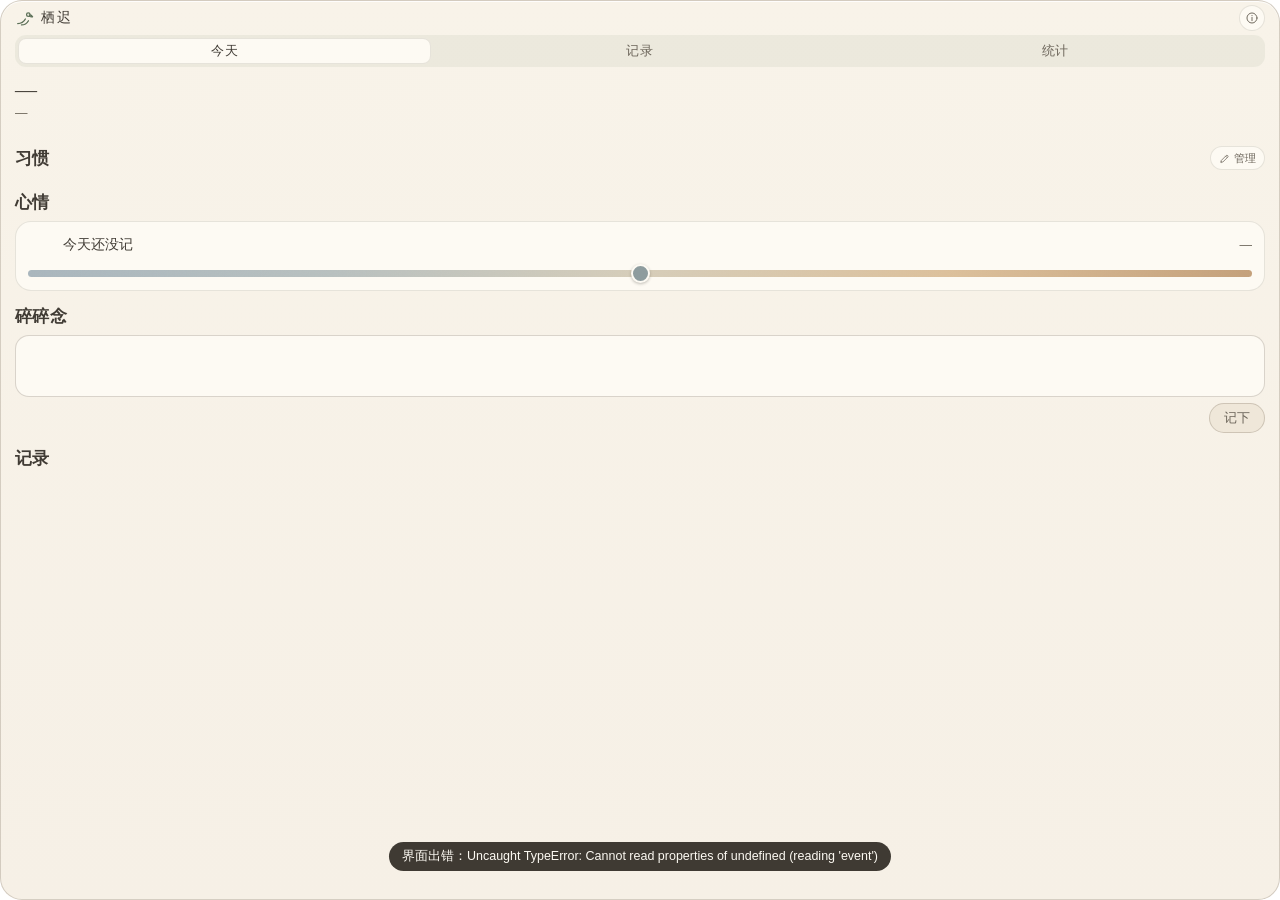
==== commit ccb49bd0: "fix: 碎碎念输入框里的占位句全部去掉 今天视图 #noteInput、记录表单 #fNoteText、快速记录小窗 #input 三处 placeholder 一句不留。 可访问名靠 aria-l" ====
--- a/src/index.html
+++ b/src/index.html
@@ -107,7 +107,10 @@
             aria-selected="false" data-view="stats">统计</button>
   </nav>
 
-  <p class="banner" id="storageBanner" hidden></p>
+  <p class="banner" id="storageBanner" hidden>
+    <span id="storageBannerText"></span>
+    <button class="text-btn banner-restore" id="bannerRestore" type="button">从备份恢复…</button>
+  </p>
 
   <div class="scroller" id="scroller">
     <header class="date-block">
@@ -143,8 +146,7 @@
 
     <section class="zone compose">
       <div class="zone-head"><h2>碎碎念</h2></div>
-      <textarea id="noteInput" rows="2" placeholder="写下一句，今天的、刚才的，都可以。"
-                aria-label="碎碎念"></textarea>
+      <textarea id="noteInput" rows="2" aria-label="碎碎念"></textarea>
       <div class="compose-foot">
         <span class="tag-preview" id="tagPreview" aria-live="polite"></span>
         <button class="save" id="noteSave" type="button" disabled>记下</button>
@@ -174,6 +176,7 @@
       <div class="rec-meta">
         <span id="recCount"></span>
         <button class="text-btn" id="recClear" type="button" hidden>清除筛选</button>
+        <button class="text-btn rec-export" id="recExport" type="button">导出</button>
       </div>
     </div>
 
@@ -240,8 +243,7 @@
       </div>
 
       <label class="field">
-        <textarea id="fNoteText" rows="4" placeholder="写下一句，今天的、刚才的，都可以。"
-                  aria-label="记录正文"></textarea>
+        <textarea id="fNoteText" rows="4" aria-label="记录正文"></textarea>
       </label>
       <div class="tag-preview" id="noteTagPreview"></div>
 
@@ -250,6 +252,127 @@
         <button class="save" id="noteSheetSave" type="submit" disabled>保存</button>
       </div>
     </form>
+  </div>
+
+  <!-- 导出（§2.5、§6.5）：预览可以直接改字，保存的是改完的这份；原始数据不受影响。
+       JSON 那份不在这里预览——它写的就是 data.json 里那份快照。 -->
+  <div class="sheet export" id="exportSheet" hidden>
+    <form class="sheet-body" id="exportForm" novalidate>
+      <div class="sheet-head">
+        <h3 id="exportTitle">导出</h3>
+        <button class="icon-btn" id="exportClose" type="button" aria-label="关闭导出">
+          <svg class="icon"><use href="#i-x"/></svg>
+        </button>
+      </div>
+
+      <p class="sheet-hint" id="exportHint">按顺序整理成 Markdown。导出前可以改字；改完保存，原始数据不受影响。</p>
+      <textarea class="export-text" id="exportText" spellcheck="false" aria-label="导出内容"></textarea>
+      <p class="export-state" id="exportState" role="status" aria-live="polite"></p>
+
+      <div class="sheet-foot">
+        <button class="text-btn" id="exportJson" type="button">全部数据（JSON）</button>
+        <button class="text-btn" id="exportFolder" type="button">打开文件夹</button>
+        <button class="save" type="submit">保存到文件</button>
+      </div>
+    </form>
+  </div>
+
+  <!-- 同步（Phase 2d）：状态、账号、应用专用密码和自动同步都在这一张里。
+       同步内容是明文（不变项 #1）——这条说明固定挂在表单顶部，进设置和第一次连接都在眼前，
+       不靠弹窗再问一遍，也不反复打扰。 -->
+  <div class="sheet sync" id="syncSheet" hidden>
+    <form class="sheet-body" id="syncForm" novalidate>
+      <div class="sheet-head">
+        <h3>同步</h3>
+        <button class="icon-btn" id="syncClose" type="button" aria-label="关闭同步设置">
+          <svg class="icon"><use href="#i-x"/></svg>
+        </button>
+      </div>
+
+      <p class="sync-state" id="syncState" role="status" aria-live="polite">—</p>
+
+      <p class="sync-plain">同步内容为明文：记录、心情和打卡以纯文本保存在坚果云，只有传输走 HTTPS；访问仅受你的坚果云账号保护。应用专用密码只保存在这台电脑。</p>
+
+      <div class="field">
+        <span>怎么同步</span>
+        <div class="seg" id="syncAuto" role="group" aria-label="自动同步">
+          <button type="button" data-value="off" class="is-on">手动</button>
+          <button type="button" data-value="on">自动</button>
+        </div>
+      </div>
+
+      <label class="field">
+        <span>坚果云账号</span>
+        <input id="syncAccount" maxlength="120" autocomplete="username" placeholder="登录坚果云的邮箱">
+      </label>
+
+      <label class="field">
+        <span>应用专用密码</span>
+        <input id="syncPassword" type="password" maxlength="120" autocomplete="current-password" placeholder="不是登录密码">
+      </label>
+      <p class="sheet-hint" id="syncPasswordHint" hidden>这台电脑已经存了一份，留空表示不改。</p>
+
+      <label class="field">
+        <span>地址</span>
+        <input id="syncEndpoint" inputmode="url" autocomplete="url" placeholder="https://dav.jianguoyun.com/dav/">
+      </label>
+      <p class="sheet-hint">在坚果云网页版的「账户信息 → 安全选项」里生成应用专用密码。</p>
+
+      <div class="sheet-foot">
+        <button class="text-btn" id="syncForget" type="button" hidden>清除口令</button>
+        <button class="text-btn" id="syncRun" type="button">立即同步</button>
+        <button class="save" type="submit">保存</button>
+      </div>
+    </form>
+  </div>
+
+  <!-- 恢复（§4.7）：先看清这份里有什么，再确认替换。换之前现在这份会自动留成备份。
+       只读模式下别的写入口都收起了，这一张是唯一的出路——文件坏了，正是要从备份换回来。 -->
+  <div class="sheet restore" id="restoreSheet" hidden>
+    <div class="sheet-body">
+      <div class="sheet-head">
+        <h3>恢复</h3>
+        <button class="icon-btn" id="restoreClose" type="button" aria-label="关闭恢复">
+          <svg class="icon"><use href="#i-x"/></svg>
+        </button>
+      </div>
+
+      <div class="restore-tabs" id="restoreTabs" role="tablist" aria-label="恢复来源">
+        <button class="is-on" type="button" role="tab" aria-selected="true" data-source="backup">从备份</button>
+        <button type="button" role="tab" aria-selected="false" data-source="file">从文件</button>
+      </div>
+
+      <div class="restore-pane" id="restoreBackupPane">
+        <p class="sheet-hint restore-hint">每次保存前，上一份会留在备份文件夹里，最多 14 份。</p>
+        <div class="restore-list" id="restoreList"></div>
+      </div>
+
+      <div class="restore-pane" id="restoreFilePane" hidden>
+        <p class="sheet-hint restore-hint">选一份用「导出全部数据」存下的 JSON。</p>
+        <button class="restore-pick" id="restorePick" type="button">选择文件…</button>
+      </div>
+
+      <div class="restore-preview" id="restorePreview" hidden>
+        <p class="restore-source" id="restoreSource"></p>
+        <p class="restore-counts" id="restoreCounts"></p>
+        <p class="restore-range" id="restoreRange"></p>
+      </div>
+
+      <p class="restore-state" id="restoreState" hidden role="status" aria-live="polite"></p>
+
+      <div class="restore-askbox" id="restoreAsk" hidden>
+        <p class="restore-ask">用这份数据替换现在电脑上的？现在这份会先留成备份，之后也能找回。</p>
+        <div class="restore-actions">
+          <button class="text-btn" id="restoreThink" type="button">再想想</button>
+          <button class="restore-go" id="restoreGo" type="button">确认恢复</button>
+        </div>
+      </div>
+
+      <div class="sheet-foot" id="restoreFoot">
+        <button class="text-btn" id="restoreCancel" type="button">取消</button>
+        <button class="restore-go" id="restoreNext" type="button" disabled>恢复这份</button>
+      </div>
+    </div>
   </div>
 
   <!-- 开机自启的首次一问（DESIGN §5.3、§12 #6）：默认关，只问这一次。
@@ -268,7 +391,7 @@
   </div>
 
   <!-- 关于栖迟（§2.10）：所有解释性长句集中在这里，主界面只留动作、数据与状态词。
-       分节按当前真的有的功能列——标记与分段对比是 Phase 3，同步是 Phase 2，这里不提前描述成已存在。 -->
+       分节按当前真的有的功能列；标记与分段对比已落地（v0.7.2），不再写成「还没做」。 -->
   <div class="sheet about" id="aboutSheet" hidden>
     <section class="sheet-body" role="dialog" aria-modal="true" aria-labelledby="aboutTitle">
       <div class="sheet-head">
@@ -284,6 +407,8 @@
         <p>一天从 04:00 开始。04:00 前写下的记录和确认，归入前一天。</p>
         <p>阅读这类习惯可以设成次日早晨确认，避免晚上提前替自己下结论。确认前保持「未确认」，它只是一个信息，不计为失败，也不补零。</p>
         <p>也可以设成当天确认，适合散步、伸展这类当下就能知道结果的事。修改一条记录会保留原来的日期和时间。</p>
+        <p>记录页的搜索按空格分词，几个词要同时命中；以 # 开头的词只查标签，不查正文。命中的字会标出来。搜索和筛选都不改变统计。</p>
+        <p>记录页顶上偶尔会浮出一条「以前的一天」：从至少一周前的记录里按当天挑一条，同一天里始终是同一条。它只是回看，不催你做任何事；有搜索或标签筛选时不会出现。</p>
       </section>
 
       <section class="about-section" id="about-habits">
@@ -313,6 +438,14 @@
         <p>热力图一格一天：当天该做的都完成了最深，完成一部分居中，一件都没完成最浅。只有描边、没有填充的是「还没确认」——那天已经过去了，但你还没说做没做。没到的日子和习惯还没开始的日子留空。选「全部习惯」时按当天所有习惯合起来算，选单个习惯时只看它自己。下方每个习惯单独一行，一格一周。记录量柱高只表示写下的条数，写得少不等于做得少。</p>
       </section>
 
+      <section class="about-section" id="about-markers">
+        <h4>标记与分段对比</h4>
+        <p>统计页的「专业视图」默认收起，只对单个习惯开放：分段属于某个习惯，把几个习惯混在一起比较没有解释意义。习惯范围选「全部」时开关是灰的，选一个习惯就能打开。</p>
+        <p>标记是你自己打的一个锚点：选一天，写一句「从这天起改成了什么」，例如「换回纸质书」。它不代表系统认定你从那天开始了一个阶段，也不要求你事先想好；想到时补一个就可以，打错了随时删。</p>
+        <p>折线每点一周，纵轴是那一周的完成率。标记在图上是一条竖线；从标记所在周的下一周起算新的一段，周中打的标记不会把这一周劈成两半。最早标记之前那段叫「还没标记之前」。没有标记就只画折线，不自动划段。</p>
+        <p>每段给出均值与周数，还会给出最近一段较上一段的差值（百分点）和周完成率的总体标准差（「波动」，少于两周显示破折号）。这些全是描述性统计：样本小、数据自我报告，记录这件事本身也可能改变行为，不能当成「有效 / 无效」的结论。</p>
+      </section>
+
       <section class="about-section" id="about-review">
         <h4>每周回顾</h4>
         <p>每周回顾在统计页底部，看最近一个完整的周一到周日，按固定规则组合当周数据，不调用 AI，也不做推断。</p>
@@ -320,8 +453,10 @@
 
       <section class="about-section" id="about-sync">
         <h4>同步与隐私</h4>
-        <p>同步还没接进来。接上之后走坚果云 WebDAV，记录、日记和打卡内容以明文保存，只有传输走 HTTPS——这是有意选择的「简单优先」，栖迟不做客户端加密，也不会声称已经加密。</p>
-        <p>坚果云的应用专用密码只保存在本机，不参与同步、不写日志、不导出。同步按本地优先：没有网络时照常记录，恢复连接后再合并。</p>
+        <p>同步走坚果云 WebDAV，记录、心情和打卡以<strong>明文</strong>保存在你的坚果云里，只有传输走 HTTPS。这是有意选择的「简单优先」：栖迟不做客户端加密，也不会声称已经加密；账号本身的访问安全由坚果云负责。</p>
+        <p>应用专用密码只保存在这台电脑（由 Windows 的数据保护接口保管），不参与同步、不写日志、不导出。同步按本地优先：没有网络时照常记录，恢复连接后再合并；两台设备改了同一条碎碎念时，两份正文都会留下，其中一份标为副本。</p>
+        <p>自动同步默认关着。打开后，启动、回到卡片、本地改动后和每 15 分钟都会各同步一次；也可以随时在托盘菜单或下面的设置里点「立即同步」。</p>
+        <p class="about-acts"><button class="zone-action" id="aboutSync" type="button">同步设置</button></p>
       </section>
 
       <section class="about-section" id="about-quick">
@@ -332,10 +467,21 @@
         <p>折叠和展开点的是同一个地方：顶栏的图标和它旁边的文字整块可点，点一下折叠；折叠后点日期栏上那一块再展开。折叠态右上角的按钮只负责收起或展开下面的长条，不参与折叠。顶栏其余空白处按住即可拖动卡片，挪过 4 像素以上才算拖动，不会误触。</p>
       </section>
 
+      <section class="about-section" id="about-backup">
+        <h4>备份与恢复</h4>
+        <p>每次保存数据之前，栖迟会把上一份留在同一个文件夹的 <code>backups</code> 里，最多保留 14 份，更旧的自动轮换。用「导出全部数据」存下的 JSON 也能拿来恢复。</p>
+        <p>恢复分两步：先看清这份里有多少习惯和记录，再确认替换。替换前现在这份也会留成备份，所以点错了还能退回来。恢复只改这台电脑；开着同步时，下一轮同步会把它和云端那份合并，云端独有的内容仍会回来。版本比这个应用更新的文件不会被读取，也不会改动任何东西。</p>
+        <p class="about-acts">
+          <button class="zone-action restore-entry" id="aboutRestoreBackup" type="button">从备份恢复…</button>
+          <button class="zone-action restore-entry" id="aboutRestoreFile" type="button">从文件恢复…</button>
+        </p>
+      </section>
+
       <section class="about-section" id="about-build">
         <h4>这个版本</h4>
-        <p>栖迟 Perch <span id="aboutVersion">—</span>，Windows 本地版。记录存在这台电脑的 <code>%LOCALAPPDATA%\Perch\data.json</code>，窗口位置、折叠状态和开关存在同一目录的 <code>settings.json</code>，两者都不上传。</p>
-        <p>还没做的：云同步、每周回顾导出、标记与分段对比。这些不影响现在记录、确认和看统计。</p>
+        <p>栖迟 Perch <span id="aboutVersion">—</span>，Windows 本地版。记录存在这台电脑的 <code>%LOCALAPPDATA%\Perch\data.json</code>，打开同步后会以明文上传到你的坚果云；窗口位置、同步开关等本机设置存在同一目录的 <code>settings.json</code>，同步口令单独存在 <code>credential.bin</code>，这两样都不上传。</p>
+        <p>同步已经在坚果云真机上跑通：同一账号的两个数据目录完成了「上传、下载、互相追加」和冲突副本的合并。两台真实设备、同一时刻并发写入的重试分支还没试过。</p>
+        <p class="about-acts"><button class="zone-action" id="aboutExport" type="button">导出全部数据（JSON）</button></p>
       </section>
     </section>
   </div>
@@ -418,5 +564,8 @@
 <script src="collapse.js"></script>
 <script src="autostart.js"></script>
 <script src="about.js"></script>
+<script src="sync.js"></script>
+<script src="export.js"></script>
+<script src="restore.js"></script>
 </body>
 </html>
--- a/src/styles.css
+++ b/src/styles.css
@@ -1143,6 +1143,9 @@
   font-size: var(--t-xs);
 }
 
+/* 习惯筛选片前面那颗色点原本紧贴着名字，读起来像「·吃药」；留出与片内文字同量级的间距。 */
+.filter-chip .scope-dot { margin-right: 6px; }
+
 .rec-meta {
   display: flex;
   align-items: center;
@@ -1256,6 +1259,74 @@
   white-space: pre-wrap;
   overflow-wrap: anywhere;
 }
+
+/* 搜索命中：正文里包 <mark>，标签只在整枚 chip 上亮一下。
+   用的是纸感底色，不是「错误」或「警告」的语义。 */
+.rec-text mark {
+  padding: 0 1px;
+  border-radius: 3px;
+  background: rgba(189, 151, 95, .28);
+  color: inherit;
+}
+
+.chip.is-hit {
+  border-color: rgba(126, 146, 120, .45);
+  background: var(--sage-wash);
+  color: var(--sage-deep);
+}
+
+/* 冲突副本的轻量标识：不是错误，只说明这句还有另一份正文（§4.5）。 */
+.rec-copy {
+  margin-left: 7px;
+  padding: 0 5px;
+  border: 1px solid var(--line);
+  border-radius: 999px;
+  font-size: var(--t-xs);
+  letter-spacing: 0;
+  color: var(--ink-soft);
+}
+
+.rec-memory-head .rec-copy { margin-left: 5px; }
+
+/* 「以前的一天」：一块旧记录，不是待办——没有按钮、没有计数，也不跟搜索抢位置。 */
+.rec-memory {
+  margin: 9px 0 5px;
+  padding: 8px 11px 9px;
+  border: 1px solid var(--line);
+  border-radius: 12px;
+  background: var(--paper-deep);
+}
+
+.rec-memory-head {
+  display: flex;
+  align-items: baseline;
+  justify-content: space-between;
+  gap: 8px;
+  margin: 0;
+  font-size: var(--t-xs);
+  letter-spacing: .06em;
+  color: var(--ink-soft);
+}
+
+.rec-memory-date {
+  font-variant-numeric: tabular-nums;
+  letter-spacing: 0;
+}
+
+/* 只露一段：很长的旧记录不该把时间线挤到屏幕外，全文仍在下面那天里。 */
+.rec-memory-text {
+  display: -webkit-box;
+  -webkit-box-orient: vertical;
+  -webkit-line-clamp: 4;
+  overflow: hidden;
+  margin: 4px 0 0;
+  font-size: var(--t-md);
+  line-height: 1.5;
+  white-space: pre-wrap;
+  overflow-wrap: anywhere;
+}
+
+.rec-memory .note-tags { margin-top: 5px; }
 
 /* 就地确认：第一次点移除只把这一条换成一句话和两个动作。 */
 .rec-item.is-confirm {
@@ -1591,6 +1662,155 @@
   color: var(--ink-soft);
 }
 
+/* ---------- 专业视图：默认收起，展开才画折线并列出分段（§6.6） ---------- */
+
+.pro-switch {
+  display: inline-flex;
+  align-items: center;
+  gap: 6px;
+  min-height: 26px;
+  padding: 0 8px 0 4px;
+  border: 1px solid var(--line-strong);
+  border-radius: 999px;
+  background: var(--paper-bright);
+  color: var(--ink-soft);
+  font-size: var(--t-xs);
+}
+
+.pro-switch i {
+  width: 26px;
+  height: 16px;
+  border-radius: 999px;
+  background: var(--paper-deep);
+  box-shadow: inset 0 0 0 1px var(--line);
+  position: relative;
+  transition: background 160ms ease;
+}
+
+.pro-switch i::after {
+  content: '';
+  position: absolute;
+  top: 2px;
+  left: 2px;
+  width: 12px;
+  height: 12px;
+  border-radius: 50%;
+  background: var(--paper-bright);
+  box-shadow: 0 1px 2px rgba(80, 69, 51, .18);
+  transition: transform 160ms ease;
+}
+
+.pro-switch.is-on { color: var(--ink); border-color: var(--sage); background: var(--sage-wash-soft); }
+.pro-switch.is-on i { background: var(--sage); box-shadow: none; }
+.pro-switch.is-on i::after { transform: translateX(10px); }
+
+/* 禁用态只用底色与文字表达（§8）：不整块降透明度，原因写在「关于栖迟 → 标记与分段对比」。 */
+.pro-switch:disabled {
+  color: var(--ink-soft);
+  background: var(--paper-deep);
+  border-color: var(--line);
+  cursor: not-allowed;
+}
+
+.pro-switch:disabled i { background: var(--paper); }
+
+.pro-badge {
+  padding: 1px 6px;
+  border: 1px solid var(--line-strong);
+  border-radius: 999px;
+  font-size: var(--t-xs);
+  color: var(--ink-soft);
+}
+
+.pro-line-chart { display: block; width: 100%; height: auto; margin-top: 6px; }
+
+.pro-line-chart polyline {
+  fill: none;
+  stroke: var(--pro, var(--sage-deep));
+  stroke-width: 1.6;
+  stroke-linejoin: round;
+  stroke-linecap: round;
+}
+
+.pro-line-chart circle { fill: var(--pro, var(--sage-deep)); }
+.pro-line-chart .pro-grid { stroke: var(--line); stroke-width: 1; }
+.pro-line-chart .pro-target { stroke: var(--ink-soft); stroke-width: 1; stroke-dasharray: 4 4; }
+.pro-line-chart .pro-cut { stroke: var(--clay); stroke-width: 1.2; stroke-dasharray: 2 3; }
+
+.pro-facts {
+  margin: 8px 0 0;
+  font-size: var(--t-sm);
+  color: var(--ink-soft);
+}
+
+.pro-facts b { color: var(--ink); font-variant-numeric: tabular-nums; }
+
+.pro-seg { margin-top: 8px; }
+
+.pro-seg-row {
+  display: grid;
+  grid-template-columns: 1fr 44px 52px;
+  align-items: baseline;
+  gap: 8px;
+  padding: 4px 0;
+  border-bottom: 1px solid var(--line);
+  font-size: var(--t-sm);
+}
+
+.pro-seg-row:last-child { border-bottom: 0; }
+.pro-seg-row.is-head { padding-top: 0; font-size: var(--t-xs); color: var(--ink-soft); }
+.pro-seg-name { color: var(--ink); overflow-wrap: anywhere; }
+.pro-seg-weeks { color: var(--ink-soft); text-align: right; font-variant-numeric: tabular-nums; }
+.pro-seg-mean { color: var(--ink); text-align: right; font-variant-numeric: tabular-nums; }
+
+.pro-markers { margin-top: 10px; }
+
+.pro-markers-head {
+  display: flex;
+  align-items: baseline;
+  gap: 6px;
+}
+
+.pro-markers-head h3 {
+  margin: 0;
+  font-size: var(--t-sm);
+  font-weight: 600;
+  color: var(--ink);
+}
+
+.pro-marker {
+  display: grid;
+  grid-template-columns: 58px 1fr 26px;
+  align-items: center;
+  gap: 7px;
+  padding: 3px 0;
+  font-size: var(--t-sm);
+}
+
+.pro-marker-date { color: var(--ink-soft); white-space: nowrap; font-variant-numeric: tabular-nums; }
+.pro-marker-label { color: var(--ink); overflow-wrap: anywhere; }
+.pro-del { width: 26px; height: 26px; }
+
+.pro-form {
+  display: grid;
+  grid-template-columns: 132px 1fr auto;
+  align-items: center;
+  gap: 7px;
+  margin-top: 7px;
+}
+
+.pro-label {
+  min-width: 0;
+  height: 28px;
+  padding: 0 8px;
+  border: 1px solid var(--line-strong);
+  border-radius: 8px;
+  background: var(--paper-bright);
+  font-size: var(--t-sm);
+}
+
+.pro-form .text-btn { min-height: 28px; padding: 0 4px; }
+
 .time-row {
   display: grid;
   grid-template-columns: 72px 1fr 22px;
@@ -1696,6 +1916,10 @@
 .card.is-collapsed .scroller,
 .card.is-collapsed #viewRecords,
 .card.is-collapsed #viewStats { display: none; }
+
+/* 折叠档被面板临时撑开时（collapse.js 挂上 has-sheet）长条先让位：
+   它压在遮罩下面点不动，撑高的窗口上半空着一根条比整块留白更怪。 */
+.card.is-collapsed.has-sheet .strip { display: none; }
 
 /* 顶栏与日期栏的空白处是拖动热区；品牌块和日期块本身既是点击目标也能拖。 */
 .card-head,
@@ -1926,3 +2150,312 @@
   height: 9px;
   border-radius: 50%;
 }
+
+/* --------------------------------------------------------------------------
+   同步设置（Phase 2d）
+   -------------------------------------------------------------------------- */
+
+.sync-state {
+  margin: 0 0 9px;
+  padding: 8px 10px;
+  border-radius: 11px;
+  background: var(--paper-deep);
+  font-size: var(--t-sm);
+  line-height: 1.55;
+  color: var(--ink);
+}
+
+/* 明文这条不折成脚注：进设置与第一次连接都该在眼前（不变项 #1、§4.1）。 */
+.sync-plain {
+  margin: 0 0 4px;
+  padding: 8px 10px;
+  border-left: 2px solid var(--amber);
+  border-radius: 4px 10px 10px 4px;
+  background: var(--amber-wash);
+  font-size: var(--t-sm);
+  line-height: 1.6;
+  color: var(--ink);
+}
+
+/* 表单比窗口高时，动作栏贴在底边：保存与立即同步不用先滚到底。
+   底色与 .sheet-body 底部同色，滚过去的内容不会露在半透明按钮下面。 */
+.sync .sheet-body { padding-bottom: 0; }
+
+.sync .sheet-foot {
+  position: sticky;
+  bottom: 0;
+  flex-wrap: wrap;
+  margin: 10px -14px 0;
+  padding: 9px 14px 13px;
+  border-top: 1px solid var(--line);
+  background: var(--paper);
+}
+
+/* 清口令靠左，另两个动作靠右。 */
+.sync .sheet-foot .text-btn:first-child { margin-right: auto; }
+
+.about-acts { margin: 9px 0 0; }
+
+.about-acts .zone-action { margin-left: 0; }
+
+/* --------------------------------------------------------------------------
+   导出（Phase 3a）
+   -------------------------------------------------------------------------- */
+
+/* 预览本身就是编辑区：整张表填满卡片，正文吃掉剩余高度，动作栏常驻底边。
+   改字不动原始数据，所以这里不设只读；保存的是改完的这份（§2.5）。 */
+.export .sheet-body {
+  display: flex;
+  flex-direction: column;
+  height: 100%;
+  padding-bottom: 0;
+}
+
+.export-text {
+  flex: 1;
+  min-height: 0;
+  width: 100%;
+  margin-top: 8px;
+  padding: 10px 11px;
+  border: 1px solid var(--line-strong);
+  border-radius: 12px;
+  background: var(--paper-bright);
+  font-family: ui-monospace, "Cascadia Mono", Consolas, var(--sans);
+  font-size: var(--t-xs);
+  line-height: 1.65;
+  color: var(--ink);
+  resize: none;
+  scrollbar-width: thin;
+  scrollbar-color: var(--scrollbar) transparent;
+}
+
+.export-text:focus {
+  outline: none;
+  border-color: var(--sage);
+}
+
+.export-state {
+  margin: 7px 0 0;
+  min-height: 15px;
+  font-size: var(--t-xs);
+  line-height: 1.45;
+  color: var(--ink-soft);
+  overflow-wrap: anywhere;
+}
+
+.export-state.is-done { color: var(--sage-deep); }
+
+.export .sheet-foot {
+  position: sticky;
+  bottom: 0;
+  flex-wrap: wrap;
+  margin: 6px -14px 0;
+  padding: 9px 14px 13px;
+  border-top: 1px solid var(--line);
+  background: var(--paper);
+}
+
+/* 「全部数据」与「打开文件夹」靠左，保存靠右。 */
+.export .sheet-foot .text-btn:nth-child(2) { margin-right: auto; }
+
+.rv-acts { margin: 7px 0 0; }
+
+/* 记录工具行里「清除筛选」和「导出」都贴右；计数留在左边。 */
+.rec-meta .text-btn { margin-left: auto; }
+.rec-meta .text-btn + .text-btn { margin-left: 4px; }
+
+/* --------------------------------------------------------------------------
+   恢复（§4.7）
+   -------------------------------------------------------------------------- */
+
+/* 提示条里挂一个「从备份恢复」；文字照旧换行，按钮跟在句末。 */
+.banner-restore {
+  margin-left: 4px;
+  color: var(--clay-deep);
+  vertical-align: baseline;
+}
+
+.restore-tabs {
+  display: grid;
+  grid-auto-flow: column;
+  gap: 2px;
+  margin: 0 0 10px;
+  padding: 3px;
+  border-radius: 11px;
+  background: var(--sage-wash-soft);
+}
+
+.restore-tabs button {
+  height: 28px;
+  border-radius: 8px;
+  font-size: var(--t-sm);
+  letter-spacing: .04em;
+  color: var(--ink-soft);
+  transition: background 160ms ease, color 160ms ease;
+}
+
+.restore-tabs button:hover { color: var(--ink); }
+
+.restore-tabs button.is-on {
+  background: var(--paper-bright);
+  color: var(--ink);
+  box-shadow: inset 0 0 0 1px var(--line);
+}
+
+.restore-hint { margin: 0 0 7px; }
+
+.restore-list {
+  display: flex;
+  flex-direction: column;
+  gap: 2px;
+  max-height: 168px;
+  overflow-y: auto;
+  scrollbar-width: thin;
+  scrollbar-color: var(--scrollbar) transparent;
+}
+
+.restore-row {
+  display: flex;
+  align-items: baseline;
+  gap: 8px;
+  width: 100%;
+  min-height: 30px;
+  padding: 4px 8px;
+  border-radius: 9px;
+  text-align: left;
+}
+
+.restore-row:hover { background: var(--paper-deep); }
+.restore-row.is-on { background: var(--sage-wash); }
+.restore-row:disabled { cursor: default; color: var(--ink-soft); }
+.restore-row:disabled:hover { background: none; }
+
+.restore-when {
+  font-size: var(--t-sm);
+  font-variant-numeric: tabular-nums;
+}
+
+.restore-meta {
+  margin-left: auto;
+  flex: none;
+  font-size: var(--t-xs);
+  color: var(--ink-soft);
+}
+
+.restore-empty {
+  margin: 0;
+  padding: 4px 0;
+  font-size: var(--t-sm);
+  color: var(--ink-soft);
+}
+
+.restore-pick {
+  display: inline-flex;
+  align-items: center;
+  min-height: 30px;
+  padding: 0 12px;
+  border: 1px solid var(--line-strong);
+  border-radius: 999px;
+  background: var(--paper-bright);
+  font-size: var(--t-sm);
+  color: var(--ink-soft);
+}
+
+.restore-pick:hover { color: var(--ink); border-color: var(--line-strong); }
+.restore-pick:disabled { color: var(--ink-soft); cursor: default; }
+
+/* 摘要只是一块安静的信息：要看清有多少，但不把它说成警告。 */
+.restore-preview {
+  margin-top: 10px;
+  padding: 8px 10px;
+  border-radius: 11px;
+  background: var(--paper-deep);
+}
+
+.restore-source {
+  margin: 0 0 3px;
+  font-size: var(--t-xs);
+  color: var(--ink-soft);
+  overflow-wrap: anywhere;
+}
+
+.restore-counts {
+  margin: 0;
+  font-size: var(--t-sm);
+  line-height: 1.55;
+  color: var(--ink);
+}
+
+.restore-range {
+  margin: 2px 0 0;
+  font-size: var(--t-xs);
+  color: var(--ink-soft);
+}
+
+.restore-state {
+  margin: 8px 0 0;
+  font-size: var(--t-xs);
+  line-height: 1.45;
+  color: var(--ink-soft);
+  overflow-wrap: anywhere;
+}
+
+.restore-askbox { margin-top: 12px; }
+
+.restore-ask {
+  margin: 0 0 9px;
+  font-size: var(--t-sm);
+  line-height: 1.55;
+}
+
+.restore-actions {
+  display: flex;
+  justify-content: flex-end;
+  gap: 8px;
+}
+
+.restore-go {
+  flex: none;
+  min-height: 30px;
+  padding: 0 14px;
+  border: 1px solid var(--sage-deep);
+  border-radius: 999px;
+  background: var(--sage-deep);
+  font-size: var(--t-sm);
+  color: var(--paper-bright);
+}
+
+.restore-go:hover { background: #516349; }
+
+.restore-go:disabled {
+  border-color: var(--line-strong);
+  background: var(--paper-deep);
+  color: var(--ink-soft);
+  cursor: default;
+}
+
+/* 只读时恢复是唯一还该点的写入：文件坏了，正是要从备份换回来（§4.7）。 */
+.is-readonly .restore-go,
+.is-readonly .restore-row,
+.is-readonly .restore-tabs button,
+.is-readonly .restore-pick,
+.is-readonly .zone-action.restore-entry {
+  pointer-events: auto;
+}
+
+/* .is-readonly .zone-action 会把入口涂成禁用色；恢复入口照常可点，就不该长那样。 */
+.is-readonly .zone-action.restore-entry {
+  border-color: var(--line);
+  background: var(--paper-bright);
+  color: var(--ink-soft);
+}
+
+/* 备份列表和摘要可能把按钮推下去；底部动作贴住面板下沿，滚着也够得着。 */
+.restore .sheet-foot {
+  position: sticky;
+  bottom: 0;
+  margin: 6px -14px 0;
+  padding: 9px 14px 13px;
+  border-top: 1px solid var(--line);
+  background: var(--paper);
+}
